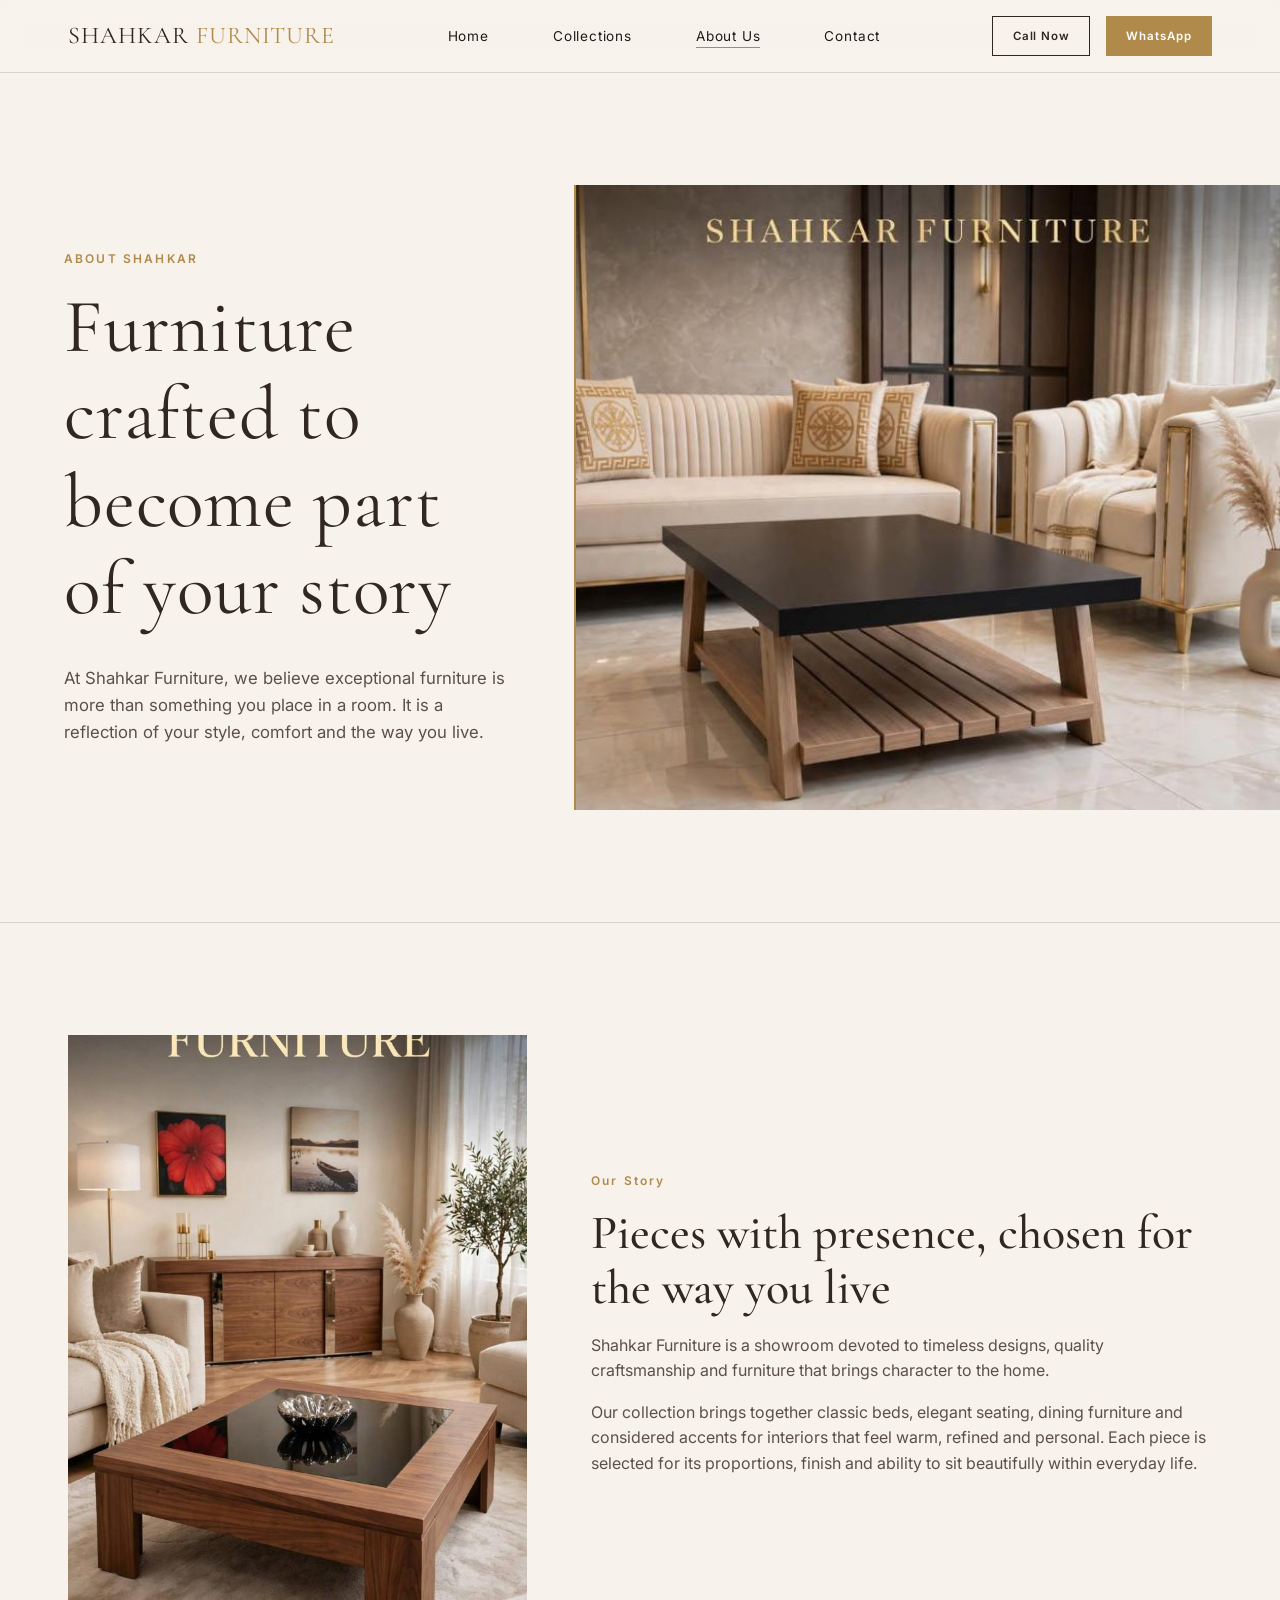
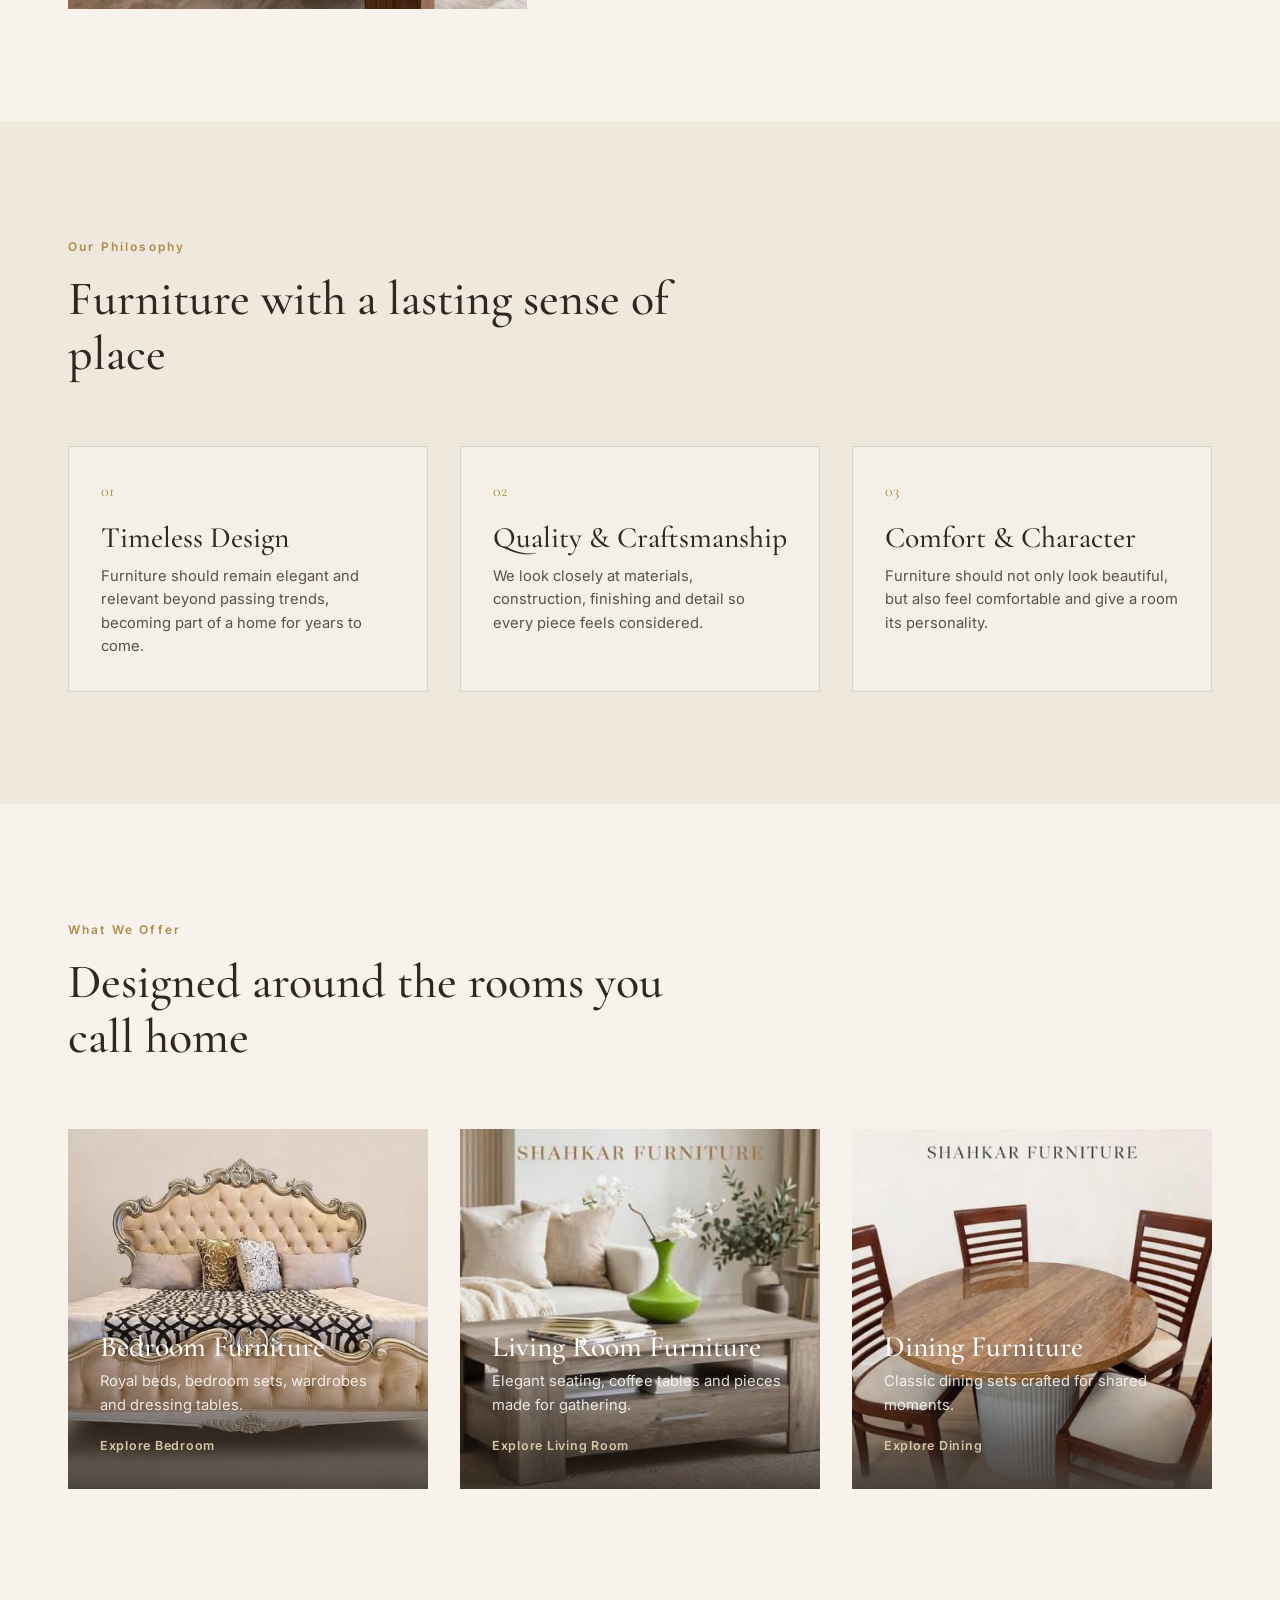
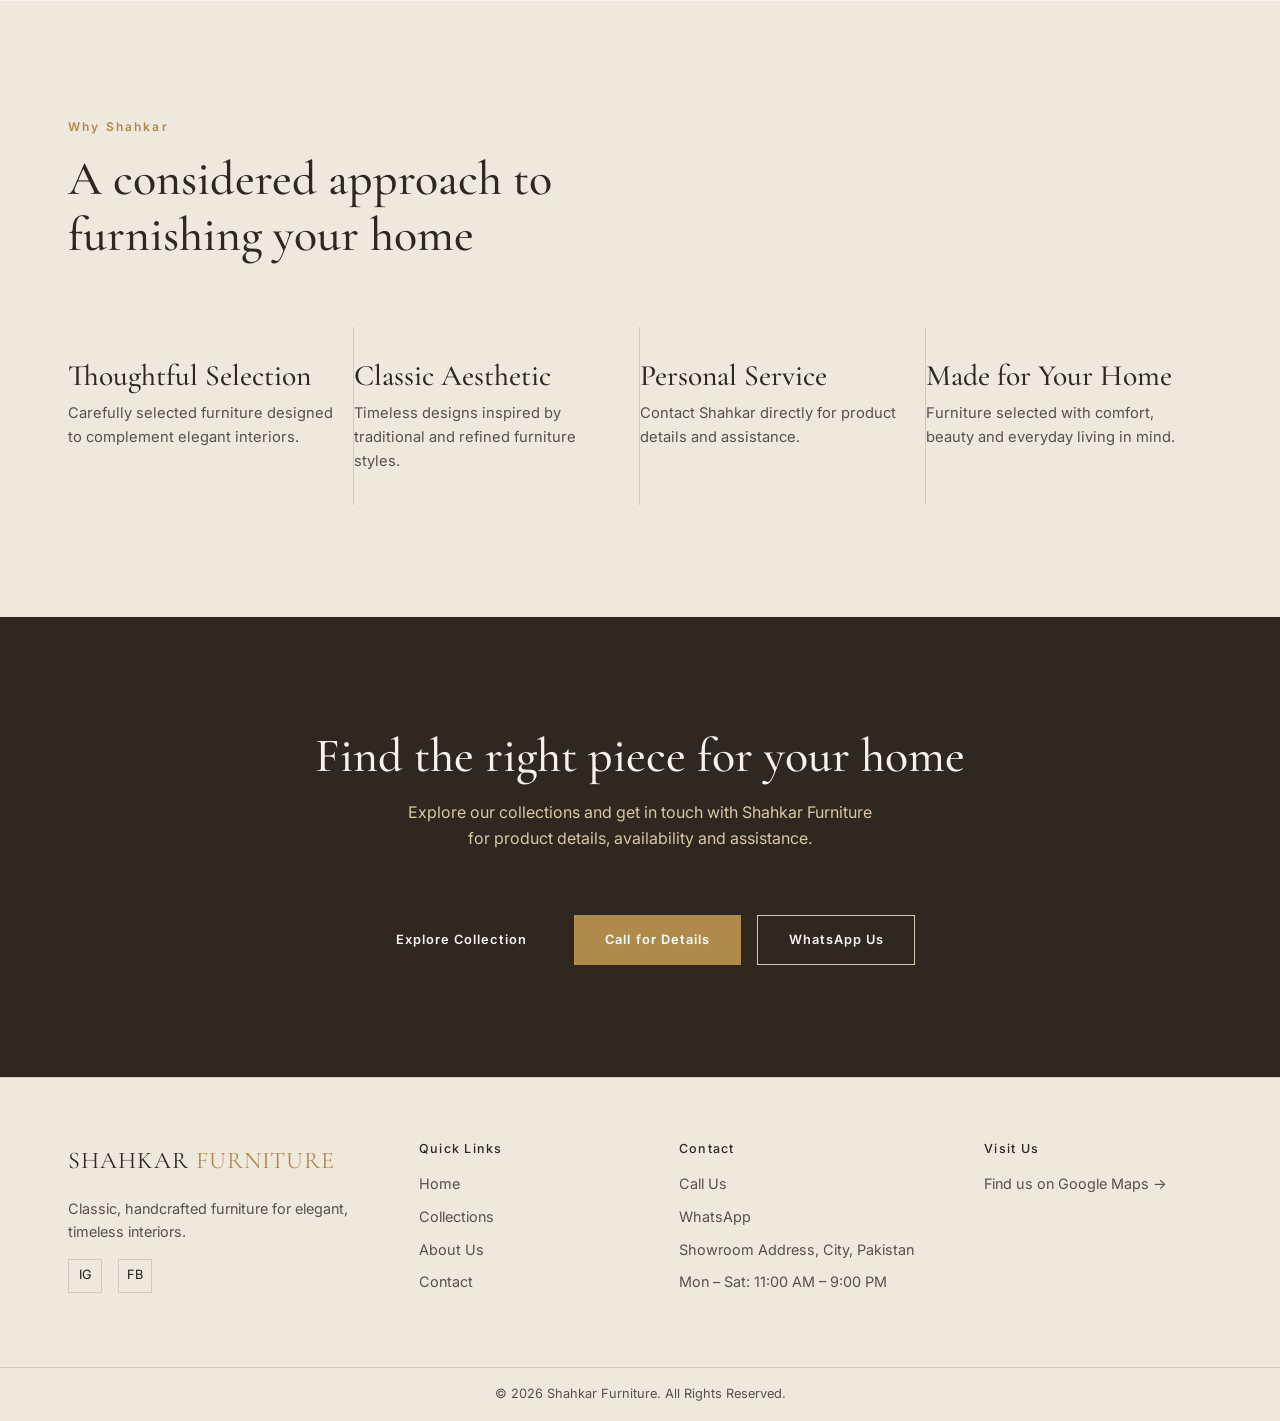
==== about.html @ d44ec870 "About us page added" ====
<!DOCTYPE html>
<html lang="en">
<head>
  <meta charset="UTF-8">
  <meta name="viewport" content="width=device-width, initial-scale=1.0">
  <title>About Shahkar Furniture | Timeless Furniture</title>
  <meta name="description" content="Learn about Shahkar Furniture's timeless designs, thoughtful selection and commitment to beautiful, comfortable interiors.">

  <link rel="preconnect" href="https://fonts.googleapis.com">
  <link rel="preconnect" href="https://fonts.gstatic.com" crossorigin>
  <link href="https://fonts.googleapis.com/css2?family=Cormorant+Garamond:wght@400;500;600&family=Inter:wght@400;500;600&display=swap" rel="stylesheet">

  <link rel="stylesheet" href="css/style.css">
</head>
<body>

  <!-- ============================= NAVBAR ============================= -->
  <header class="navbar">
    <div class="container navbar__inner">
      <a href="index.html" class="navbar__logo">SHAHKAR <span>FURNITURE</span></a>

      <nav aria-label="Primary">
        <ul class="navbar__links">
          <li><a href="index.html">Home</a></li>
          <li><a href="products.html">Collections</a></li>
          <li><a href="about.html" class="is-active">About Us</a></li>
          <li><a href="#contact">Contact</a></li>
        </ul>
      </nav>

      <div class="navbar__actions">
        <a href="#" data-contact="call" class="btn btn-outline btn-sm">Call Now</a>
        <a href="#" data-contact="whatsapp" class="btn btn-gold btn-sm">WhatsApp</a>
        <button class="navbar__toggle" aria-label="Open menu" aria-expanded="false">
          <span></span><span></span><span></span>
        </button>
      </div>
    </div>

    <div class="navbar__mobile-panel container">
      <a href="index.html">Home</a>
      <a href="products.html">Collections</a>
      <a href="about.html">About Us</a>
      <a href="#contact">Contact</a>
    </div>
  </header>

  <!-- ============================ PAGE HERO ============================ -->
  <section class="about-hero">
    <div class="about-hero__content">
      <span class="section-label">ABOUT SHAHKAR</span>
      <h1>Furniture crafted to become part of your story</h1>
      <p>At Shahkar Furniture, we believe exceptional furniture is more than something you place in a room. It is a reflection of your style, comfort and the way you live.</p>
    </div>
    <div class="about-hero__media">
      <img src="images/logo/hero.png" alt="Elegant furniture from Shahkar Furniture">
    </div>
  </section>

  <!-- ============================ OUR STORY ============================ -->
  <section class="about-story">
    <div class="container about-story__inner">
      <div class="about-story__media">
        <img src="images/logo/main_page.png" alt="Shahkar Furniture interior collection">
      </div>
      <div class="about-story__body">
        <span class="section-label">Our Story</span>
        <h2>Pieces with presence, chosen for the way you live</h2>
        <p>Shahkar Furniture is a showroom devoted to timeless designs, quality craftsmanship and furniture that brings character to the home.</p>
        <p>Our collection brings together classic beds, elegant seating, dining furniture and considered accents for interiors that feel warm, refined and personal. Each piece is selected for its proportions, finish and ability to sit beautifully within everyday life.</p>
      </div>
    </div>
  </section>

  <!-- ========================= OUR PHILOSOPHY ========================== -->
  <section class="section-alt">
    <div class="container">
      <div class="section-heading">
        <span class="section-label">Our Philosophy</span>
        <h2>Furniture with a lasting sense of place</h2>
      </div>

      <div class="philosophy-grid">
        <article class="philosophy-card">
          <span class="philosophy-card__index">01</span>
          <h3>Timeless Design</h3>
          <p>Furniture should remain elegant and relevant beyond passing trends, becoming part of a home for years to come.</p>
        </article>
        <article class="philosophy-card">
          <span class="philosophy-card__index">02</span>
          <h3>Quality &amp; Craftsmanship</h3>
          <p>We look closely at materials, construction, finishing and detail so every piece feels considered.</p>
        </article>
        <article class="philosophy-card">
          <span class="philosophy-card__index">03</span>
          <h3>Comfort &amp; Character</h3>
          <p>Furniture should not only look beautiful, but also feel comfortable and give a room its personality.</p>
        </article>
      </div>
    </div>
  </section>

  <!-- ============================ WHAT WE OFFER ======================== -->
  <section>
    <div class="container">
      <div class="section-heading">
        <span class="section-label">What We Offer</span>
        <h2>Designed around the rooms you call home</h2>
      </div>

      <div class="about-offer-grid">
        <a href="products.html?category=bedroom" class="collection-card">
          <img src="images/logo/bed.png" alt="Bedroom Furniture">
          <div class="collection-card__body">
            <h3>Bedroom Furniture</h3>
            <p>Royal beds, bedroom sets, wardrobes and dressing tables.</p>
            <span class="collection-card__link">Explore Bedroom</span>
          </div>
        </a>
        <a href="products.html?category=living-room" class="collection-card">
          <img src="images/logo/living.png" alt="Living Room Furniture">
          <div class="collection-card__body">
            <h3>Living Room Furniture</h3>
            <p>Elegant seating, coffee tables and pieces made for gathering.</p>
            <span class="collection-card__link">Explore Living Room</span>
          </div>
        </a>
        <a href="products.html?category=dining" class="collection-card">
          <img src="images/logo/dining.png" alt="Dining Furniture">
          <div class="collection-card__body">
            <h3>Dining Furniture</h3>
            <p>Classic dining sets crafted for shared moments.</p>
            <span class="collection-card__link">Explore Dining</span>
          </div>
        </a>
      </div>
    </div>
  </section>

  <!-- ============================ WHY SHAHKAR ========================== -->
  <section class="section-alt">
    <div class="container">
      <div class="section-heading">
        <span class="section-label">Why Shahkar</span>
        <h2>A considered approach to furnishing your home</h2>
      </div>

      <div class="why-list">
        <div class="why-item">
          <h3>Thoughtful Selection</h3>
          <p>Carefully selected furniture designed to complement elegant interiors.</p>
        </div>
        <div class="why-item">
          <h3>Classic Aesthetic</h3>
          <p>Timeless designs inspired by traditional and refined furniture styles.</p>
        </div>
        <div class="why-item">
          <h3>Personal Service</h3>
          <p>Contact Shahkar directly for product details and assistance.</p>
        </div>
        <div class="why-item">
          <h3>Made for Your Home</h3>
          <p>Furniture selected with comfort, beauty and everyday living in mind.</p>
        </div>
      </div>
    </div>
  </section>

  <!-- ============================ CONTACT CTA ========================== -->
  <section class="cta-panel" id="contact">
    <h2>Find the right piece for your home</h2>
    <p>Explore our collections and get in touch with Shahkar Furniture for product details, availability and assistance.</p>
    <div class="cta-panel__actions">
      <a href="products.html" class="btn btn-primary">Explore Collection</a>
      <a href="#" data-contact="call" class="btn btn-gold">Call for Details</a>
      <a href="#" data-contact="whatsapp" class="btn btn-outline">WhatsApp Us</a>
    </div>
  </section>

  <!-- ============================== FOOTER ============================= -->
  <footer class="footer">
    <div class="container footer__grid">
      <div class="footer__brand">
        <div class="navbar__logo">SHAHKAR <span>FURNITURE</span></div>
        <p>Classic, handcrafted furniture for elegant, timeless interiors.</p>
        <div class="footer__social">
          <a href="#" aria-label="Instagram">IG</a>
          <a href="#" aria-label="Facebook">FB</a>
        </div>
      </div>

      <div class="footer__links">
        <h4>Quick Links</h4>
        <ul>
          <li><a href="index.html">Home</a></li>
          <li><a href="products.html">Collections</a></li>
          <li><a href="about.html">About Us</a></li>
          <li><a href="#contact">Contact</a></li>
        </ul>
      </div>

      <div class="footer__contact">
        <h4>Contact</h4>
        <ul>
          <li><a href="#" data-contact="call">Call Us</a></li>
          <li><a href="#" data-contact="whatsapp">WhatsApp</a></li>
          <li>Showroom Address, City, Pakistan</li>
          <li>Mon – Sat: 11:00 AM – 9:00 PM</li>
        </ul>
      </div>

      <div class="footer__map">
        <h4>Visit Us</h4>
        <ul>
          <li><a href="https://maps.google.com" target="_blank" rel="noopener">Find us on Google Maps →</a></li>
        </ul>
      </div>
    </div>

    <div class="footer__bottom">
      &copy; 2026 Shahkar Furniture. All Rights Reserved.
    </div>
  </footer>

  <!-- ===================== MOBILE STICKY CONTACT BAR ==================== -->
  <div class="mobile-contact-bar">
    <div class="mobile-contact-bar__inner container">
      <a href="#" data-contact="call">Call</a>
      <a href="#" data-contact="whatsapp">WhatsApp</a>
    </div>
  </div>

  <script src="js/script.js"></script>
</body>
</html>
---- css/style.css ----
/* ==========================================================================
   SHAHKAR FURNITURE — Stylesheet
   Structure:
   1. Design tokens (CSS variables)
   2. Reset / base
   3. Typography
   4. Layout utilities
   5. Navbar
   6. Buttons
   7. Hero
   8. Introduction
   9. Collections
   10. Featured products / product grid
   11. Why Shahkar
   12. Contact CTA
   13. Footer
   14. Mobile sticky contact bar
   15. Products page specific (filters)
   16. Animations
   17. Responsive breakpoints
   ========================================================================== */

/* 1. Design tokens ------------------------------------------------------- */
:root {
  /* Colors */
  --color-bg: #F7F3EC;
  --color-bg-alt: #EFE8DC;
  --color-text: #211B17;
  --color-text-soft: #5B5049;
  --color-deep-brown: #302720;
  --color-gold: #B08A4A;
  --color-gold-soft: rgba(176, 138, 74, 0.35);
  --color-champagne: #D8C7A5;
  --color-white: #FFFFFF;
  --color-overlay: rgba(33, 27, 23, 0.55);

  /* Type */
  --font-display: 'Cormorant Garamond', serif;
  --font-body: 'Inter', sans-serif;

  /* Spacing scale */
  --space-xs: 0.5rem;
  --space-sm: 1rem;
  --space-md: 2rem;
  --space-lg: 4rem;
  --space-xl: 7rem;

  /* Layout */
  --container-width: 1240px;
  --border-hairline: 1px solid rgba(48, 39, 32, 0.15);

  /* Motion */
  --ease-showroom: cubic-bezier(0.22, 0.61, 0.36, 1);
}

/* 2. Reset / base --------------------------------------------------------- */
*, *::before, *::after { box-sizing: border-box; }

html {
  scroll-behavior: smooth;
}

@media (prefers-reduced-motion: reduce) {
  html { scroll-behavior: auto; }
  *, *::before, *::after {
    animation-duration: 0.001ms !important;
    animation-iteration-count: 1 !important;
    transition-duration: 0.001ms !important;
    scroll-behavior: auto !important;
  }
}

body {
  margin: 0;
  background: var(--color-bg);
  color: var(--color-text);
  font-family: var(--font-body);
  font-size: 16px;
  line-height: 1.6;
  -webkit-font-smoothing: antialiased;
  overflow-x: hidden;
}

img { max-width: 100%; height: auto; display: block; }

a {
  color: inherit;
  text-decoration: none;
}

ul { list-style: none; margin: 0; padding: 0; }

button {
  font-family: inherit;
  cursor: pointer;
  border: none;
  background: none;
}

:focus-visible {
  outline: 2px solid var(--color-gold);
  outline-offset: 3px;
}

/* 3. Typography ------------------------------------------------------------ */
h1, h2, h3, h4 {
  font-family: var(--font-display);
  color: var(--color-deep-brown);
  font-weight: 500;
  line-height: 1.15;
  margin: 0;
}

h1 { font-size: clamp(2.75rem, 6vw, 4.75rem); font-weight: 400; letter-spacing: 0.01em; }
h2 { font-size: clamp(2rem, 4vw, 3rem); }
h3 { font-size: clamp(1.4rem, 2.5vw, 1.85rem); }

p {
  margin: 0;
  max-width: 62ch;
}

.section-label {
  display: inline-block;
  font-family: var(--font-body);
  font-size: 0.75rem;
  letter-spacing: 0.18em;
  color: var(--color-gold);
  font-weight: 600;
  margin-bottom: var(--space-sm);
}

.section-intro {
  color: var(--color-text-soft);
  font-size: 1.05rem;
}

/* 4. Layout utilities ------------------------------------------------------ */
.container {
  max-width: var(--container-width);
  margin: 0 auto;
  padding: 0 clamp(1.25rem, 4vw, 3rem);
}

section { padding: var(--space-xl) 0; }

.section-alt { background: var(--color-bg-alt); }

.section-heading {
  max-width: 640px;
  margin-bottom: var(--space-lg);
}

.divider-gold {
  width: 64px;
  height: 2px;
  background: var(--color-gold);
  border: none;
  margin: var(--space-sm) 0;
}

.visually-hidden {
  position: absolute;
  width: 1px; height: 1px;
  overflow: hidden;
  clip: rect(0 0 0 0);
  white-space: nowrap;
}

/* Placeholder imagery — replace with real photography.
   Any element with .img-placeholder can be swapped for a real <img>. */
.img-placeholder {
  position: relative;
  display: flex;
  align-items: center;
  justify-content: center;
  height: 450px; /* Adjust this value to increase or decrease the height */
  background:
    linear-gradient(135deg, rgba(176,138,74,0.14) 0%, rgba(176,138,74,0.05) 100%),
    var(--color-bg-alt);
  border: var(--border-hairline);
  color: var(--color-text-soft);
  font-family: var(--font-body);
  font-size: 0.75rem;
  letter-spacing: 0.08em;
  text-align: center;
  overflow: hidden;
}

.img-placeholder::after {
  content: attr(data-label);
  padding: 0 var(--space-sm);
}

.img-placeholder svg {
  position: absolute;
  inset: 0;
  width: 100%;
  height: 100%;
  opacity: 0.5;
}

/* 5. Navbar ----------------------------------------------------------------- */
.navbar {
  position: sticky;
  top: 0;
  z-index: 100;
  background: rgba(247, 243, 236, 0.92);
  backdrop-filter: blur(8px);
  border-bottom: var(--border-hairline);
}

.navbar__inner {
  display: flex;
  align-items: center;
  justify-content: space-between;
  padding-top: var(--space-sm);
  padding-bottom: var(--space-sm);
}

.navbar__logo {
  font-family: var(--font-display);
  font-size: 1.5rem;
  letter-spacing: 0.04em;
  color: var(--color-deep-brown);
}

.navbar__logo span { color: var(--color-gold); }

.navbar__links {
  display: flex;
  gap: var(--space-lg);
}

.navbar__links a {
  font-size: 0.85rem;
  letter-spacing: 0.06em;
  color: var(--color-text);
  position: relative;
  padding-bottom: 4px;
}

.navbar__links a::after {
  content: '';
  position: absolute;
  left: 0; right: 0; bottom: 0;
  height: 1px;
  background: var(--color-gold);
  transform: scaleX(0);
  transform-origin: left;
  transition: transform 0.3s var(--ease-showroom);
}

.navbar__links a:hover::after,
.navbar__links a.is-active::after {
  transform: scaleX(1);
}

.navbar__actions {
  display: flex;
  align-items: center;
  gap: var(--space-sm);
}

.navbar__toggle {
  display: none;
  flex-direction: column;
  justify-content: center;
  align-items: center;
  gap: 5px;
  width: 44px;
  height: 44px;
  padding: 0;
  flex-shrink: 0;
}

.navbar__toggle span {
  width: 22px;
  height: 1.5px;
  background: var(--color-deep-brown);
  transition: transform 0.3s var(--ease-showroom), opacity 0.2s;
}

.navbar.is-open .navbar__toggle span:nth-child(1) {
  transform: translateY(6.5px) rotate(45deg);
}

.navbar.is-open .navbar__toggle span:nth-child(2) {
  opacity: 0;
}

.navbar.is-open .navbar__toggle span:nth-child(3) {
  transform: translateY(-6.5px) rotate(-45deg);
}

.navbar__mobile-panel {
  display: flex;
  flex-direction: column;
  max-height: 0;
  overflow: hidden;
  opacity: 0;
  padding-top: 0;
  padding-bottom: 0;
  border-top: 0 solid transparent;
  transition: max-height 0.35s var(--ease-showroom), opacity 0.25s ease, padding 0.35s var(--ease-showroom);
}

.navbar__mobile-panel a {
  padding: 1.05rem 0.25rem;
  font-size: 1.05rem;
  border-bottom: var(--border-hairline);
  min-height: 44px;
  display: flex;
  align-items: center;
}

.navbar.is-open .navbar__mobile-panel {
  max-height: 420px;
  opacity: 1;
  padding-top: var(--space-xs);
  padding-bottom: var(--space-sm);
  border-top: var(--border-hairline);
}

/* 6. Buttons ----------------------------------------------------------------- */
.btn {
  display: inline-flex;
  align-items: center;
  gap: 0.5rem;
  padding: 0.85rem 1.9rem;
  font-size: 0.8rem;
  letter-spacing: 0.08em;
  font-weight: 600;
  transition: background 0.3s var(--ease-showroom), color 0.3s var(--ease-showroom), border-color 0.3s var(--ease-showroom);
  white-space: nowrap;
}

.btn-primary {
  background: var(--color-deep-brown);
  color: var(--color-bg);
  border: 1px solid var(--color-deep-brown);
}

.btn-primary:hover {
  background: var(--color-gold);
  border-color: var(--color-gold);
  color: var(--color-white);
}

.btn-outline {
  background: transparent;
  color: var(--color-deep-brown);
  border: 1px solid var(--color-deep-brown);
}

.btn-outline:hover {
  border-color: var(--color-gold);
  color: var(--color-gold);
}

.btn-gold {
  background: var(--color-gold);
  color: var(--color-white);
  border: 1px solid var(--color-gold);
}

.btn-gold:hover {
  background: var(--color-deep-brown);
  border-color: var(--color-deep-brown);
}

.btn-sm { padding: 0.6rem 1.2rem; font-size: 0.72rem; }

.btn-block { width: 100%; justify-content: center; }

/* 7. Hero ---------------------------------------------------------------- */
.hero {
  display: grid;
  grid-template-columns: 1fr 1fr;
  align-items: stretch;
  min-height: 88vh;
}

.hero__content {
  display: flex;
  flex-direction: column;
  justify-content: center;
  padding: var(--space-lg) clamp(1.25rem, 5vw, 5rem);
  border-right: 2px solid var(--color-gold);
  position: relative;
}

.hero__eyebrow {
  font-size: 0.78rem;
  letter-spacing: 0.22em;
  color: var(--color-gold);
  font-weight: 600;
  margin-bottom: var(--space-md);
}

.hero__heading {
  margin-bottom: var(--space-sm);
}

.hero__text {
  color: var(--color-text-soft);
  margin: var(--space-sm) 0 var(--space-lg);
  font-size: 1.05rem;
}

.hero__actions {
  display: flex;
  gap: var(--space-sm);
  flex-wrap: wrap;
}

.hero__media {
  position: relative;
  min-height: 420px;
}

.hero__media .img-placeholder {
  position: absolute;
  inset: 0;
  border: none;
}

.hero__media > img {
  position: absolute;
  inset: 0;
  width: 100%;
  height: 100%;
  object-fit: cover;
  object-position: center;
}

/* 8. Introduction ---------------------------------------------------------- */
.intro {
  display: grid;
  grid-template-columns: 0.85fr 1.15fr;
  gap: var(--space-lg);
  align-items: center;
}

.intro-wrap { display: grid; }

.intro__media .img-placeholder {
  aspect-ratio: 4 / 5;
}

.intro__image img {
  width: 100%;
  aspect-ratio: 4 / 5;
  object-fit: cover;
}

.intro__body p + p { margin-top: var(--space-sm); }

/* 9. Collections ------------------------------------------------------------ */
.collections-grid {
  display: grid;
  grid-template-columns: 1.3fr 1fr;
  gap: var(--space-md);
}

.collections-grid__stack {
  display: grid;
  grid-template-rows: 1fr 1fr;
  gap: var(--space-md);
}

.collection-card {
  position: relative;
  overflow: hidden;
  min-height: 320px;
  display: flex;
  align-items: flex-end;
}

.collection-card > img,
.collection-card .img-placeholder {
  position: absolute;
  inset: 0;
  width: 100%;
  height: 100%;
  object-fit: cover;
  object-position: center;
  border: none;
}

.collection-card__body {
  position: relative;
  z-index: 2;
  padding: var(--space-md);
  color: var(--color-white);
  width: 100%;
  background: linear-gradient(to top, rgba(33,27,23,0.78) 0%, rgba(33,27,23,0) 65%);
}

.collection-card--large { grid-row: span 1; min-height: 100%; }

.collection-card__body h3 { color: var(--color-white); }

.collection-card__body p {
  color: rgba(255,255,255,0.85);
  font-size: 0.92rem;
  margin: 0.4rem 0 0.9rem;
}

.collection-card__link {
  font-size: 0.78rem;
  letter-spacing: 0.06em;
  font-weight: 600;
  color: var(--color-champagne);
  border-bottom: 1px solid transparent;
  transition: border-color 0.3s var(--ease-showroom), color 0.3s var(--ease-showroom);
}

.collection-card__link:hover {
  border-color: var(--color-champagne);
  color: var(--color-white);
}

.collection-card__media-zoom {
  transition: transform 0.6s var(--ease-showroom);
}

.collection-card:hover .img-placeholder {
  transform: scale(1.045);
}

/* 10. Product cards / grid -------------------------------------------------- */
.products-scroller {
  display: flex;
  gap: var(--space-md);
  overflow-x: auto;
  padding-bottom: var(--space-sm);
  scroll-snap-type: x mandatory;
  -webkit-overflow-scrolling: touch;
}

.products-scroller::-webkit-scrollbar { height: 6px; }
.products-scroller::-webkit-scrollbar-thumb { background: var(--color-gold-soft); }

.products-grid {
  display: grid;
  grid-template-columns: repeat(3, 1fr);
  gap: var(--space-md);
}

.product-card {
  background: var(--color-white);
  border: var(--border-hairline);
  flex: 0 0 320px;
  min-width: 0;
  scroll-snap-align: start;
  display: flex;
  flex-direction: column;
  transition: border-color 0.3s var(--ease-showroom);
}

.products-grid .product-card { flex-basis: auto; }

.product-card:hover { border-color: var(--color-gold); }

.product-card__media {
  overflow: hidden;
}

.product-card__media .img-placeholder {
  aspect-ratio: 4 / 3;
  border: none;
  border-bottom: var(--border-hairline);
  transition: transform 0.6s var(--ease-showroom);
}

.product-card__media > img {
  width: 100%;
  aspect-ratio: 4 / 3;
  object-fit: cover;
  border-bottom: var(--border-hairline);
}

.product-card:hover .product-card__media .img-placeholder {
  transform: scale(1.04);
}

.product-card__body {
  padding: var(--space-sm) var(--space-sm) var(--space-md);
  display: flex;
  flex-direction: column;
  flex: 1;
}

.product-card__category {
  font-size: 0.68rem;
  letter-spacing: 0.1em;
  color: var(--color-gold);
  font-weight: 600;
  margin-bottom: 0.35rem;
}

.product-card__name {
  font-size: 1.3rem;
  margin-bottom: 0.4rem;
}

.product-card__desc {
  color: var(--color-text-soft);
  font-size: 0.9rem;
  margin-bottom: var(--space-sm);
}

.product-card__price {
  font-family: var(--font-display);
  font-size: 1.15rem;
  color: var(--color-deep-brown);
  margin-bottom: var(--space-sm);
  margin-top: auto;
}

.product-card__actions {
  display: flex;
  gap: 0.6rem;
  flex-wrap: wrap;
}

.product-card__actions .btn { min-width: 0; }

.placeholder-note {
  display: inline-flex;
  align-items: center;
  gap: 0.5rem;
  font-size: 0.78rem;
  color: var(--color-text-soft);
  border: 1px dashed var(--color-gold-soft);
  padding: 0.6rem 1rem;
  margin-bottom: var(--space-lg);
}

/* 11. Why Shahkar ------------------------------------------------------------ */
.why-list {
  display: grid;
  grid-template-columns: repeat(4, 1fr);
}

.why-item {
  padding: var(--space-md) var(--space-sm) var(--space-md) 0;
  border-right: var(--border-hairline);
}

.why-item:last-child { border-right: none; }

.why-item__index {
  font-family: var(--font-display);
  font-size: 0.9rem;
  color: var(--color-gold);
  margin-bottom: var(--space-sm);
  display: block;
}

.why-item h3 { margin-bottom: 0.6rem; }

.why-item p { color: var(--color-text-soft); font-size: 0.92rem; }

/* 12. Contact CTA ------------------------------------------------------------ */
.cta-panel {
  background: var(--color-deep-brown);
  color: var(--color-bg);
  text-align: center;
  padding: var(--space-xl) var(--space-md);
}

.cta-panel h2 { color: var(--color-bg); max-width: 720px; margin: 0 auto; }

.cta-panel p {
  color: var(--color-champagne);
  max-width: 480px;
  margin: var(--space-sm) auto var(--space-lg);
}

.cta-panel__actions {
  display: flex;
  gap: var(--space-sm);
  justify-content: center;
  flex-wrap: wrap;
}

.cta-panel .btn-outline {
  color: var(--color-bg);
  border-color: var(--color-champagne);
}

.cta-panel .btn-outline:hover {
  color: var(--color-deep-brown);
  background: var(--color-champagne);
  border-color: var(--color-champagne);
}

/* 13. Footer ------------------------------------------------------------------ */
.footer {
  background: var(--color-bg-alt);
  padding-top: var(--space-lg);
  border-top: var(--border-hairline);
}

.footer__grid {
  display: grid;
  grid-template-columns: 1.4fr 1fr 1.2fr 1fr;
  gap: var(--space-md);
  padding-bottom: var(--space-lg);
}

.footer__brand .navbar__logo { margin-bottom: var(--space-sm); }

.footer__brand p {
  color: var(--color-text-soft);
  font-size: 0.9rem;
}

.footer h4 {
  font-family: var(--font-body);
  font-size: 0.78rem;
  letter-spacing: 0.1em;
  color: var(--color-deep-brown);
  margin-bottom: var(--space-sm);
}

.footer ul li { margin-bottom: 0.6rem; font-size: 0.9rem; color: var(--color-text-soft); }

.footer ul li a:hover { color: var(--color-gold); }

.footer__social {
  display: flex;
  gap: var(--space-sm);
  margin-top: var(--space-sm);
}

.footer__social a {
  width: 34px; height: 34px;
  border: var(--border-hairline);
  display: flex; align-items: center; justify-content: center;
  font-size: 0.8rem;
  transition: border-color 0.3s var(--ease-showroom), color 0.3s var(--ease-showroom);
}

.footer__social a:hover { border-color: var(--color-gold); color: var(--color-gold); }

.footer__bottom {
  border-top: var(--border-hairline);
  padding: var(--space-sm) 0 calc(var(--space-sm) + 64px);
  text-align: center;
  font-size: 0.8rem;
  color: var(--color-text-soft);
}

@media (min-width: 601px) {
  .footer__bottom { padding-bottom: var(--space-sm); }
}

/* 14. Mobile sticky contact bar ---------------------------------------------- */
.mobile-contact-bar {
  display: none;
  position: fixed;
  bottom: 0; left: 0; right: 0;
  z-index: 200;
  background: var(--color-white);
  border-top: var(--border-hairline);
}

.mobile-contact-bar__inner {
  display: flex;
}

.mobile-contact-bar a {
  flex: 1;
  text-align: center;
  padding: 0.9rem 0;
  font-size: 0.82rem;
  font-weight: 600;
  letter-spacing: 0.04em;
}

.mobile-contact-bar a:first-child {
  border-right: var(--border-hairline);
  color: var(--color-deep-brown);
}

.mobile-contact-bar a:last-child {
  background: var(--color-gold);
  color: var(--color-white);
}

/* 15. Products page — hero + filters ------------------------------------------ */
.page-hero {
  padding: var(--space-xl) 0 var(--space-lg);
  text-align: left;
  border-bottom: var(--border-hairline);
}

.page-hero p { color: var(--color-text-soft); margin-top: var(--space-sm); font-size: 1.05rem; }

/* About page --------------------------------------------------------------- */
.about-hero {
  display: grid;
  grid-template-columns: 0.9fr 1.1fr;
  min-height: min(70vh, 680px);
  border-bottom: var(--border-hairline);
}

.about-hero__content {
  display: flex;
  flex-direction: column;
  justify-content: center;
  padding: var(--space-lg) clamp(1.25rem, 5vw, 5rem);
  border-right: 2px solid var(--color-gold);
}

.about-hero__content h1 { max-width: 11ch; }

.about-hero__content p {
  color: var(--color-text-soft);
  max-width: 48ch;
  margin-top: var(--space-md);
  font-size: 1.05rem;
}

.about-hero__media { min-height: 420px; }

.about-hero__media img {
  width: 100%;
  height: 100%;
  object-fit: cover;
}

.about-story__inner {
  display: grid;
  grid-template-columns: 0.85fr 1.15fr;
  gap: var(--space-lg);
  align-items: center;
}

.about-story__media img {
  width: 100%;
  aspect-ratio: 4 / 5;
  object-fit: cover;
}

.about-story__body p {
  color: var(--color-text-soft);
  margin-top: var(--space-sm);
}

.philosophy-grid {
  display: grid;
  grid-template-columns: repeat(3, 1fr);
  gap: var(--space-md);
}

.philosophy-card {
  padding: var(--space-md);
  border: var(--border-hairline);
  background: rgba(255, 255, 255, 0.3);
}

.philosophy-card__index {
  display: block;
  color: var(--color-gold);
  font-family: var(--font-display);
  font-size: 1rem;
  margin-bottom: var(--space-sm);
}

.philosophy-card h3 { margin-bottom: 0.6rem; }

.philosophy-card p {
  color: var(--color-text-soft);
  font-size: 0.92rem;
}

.about-offer-grid {
  display: grid;
  grid-template-columns: repeat(3, 1fr);
  gap: var(--space-md);
}

.about-offer-grid .collection-card { min-height: 360px; }

.filter-bar {
  display: flex;
  gap: var(--space-sm);
  flex-wrap: wrap;
  padding: var(--space-md) 0;
  border-bottom: var(--border-hairline);
  margin-bottom: var(--space-lg);
}

.filter-btn {
  font-size: 0.78rem;
  letter-spacing: 0.06em;
  padding: 0.55rem 1.1rem;
  border: 1px solid var(--color-champagne);
  color: var(--color-text-soft);
  transition: all 0.3s var(--ease-showroom);
}

.filter-btn:hover {
  border-color: var(--color-gold);
  color: var(--color-deep-brown);
}

.filter-btn.is-active {
  background: var(--color-deep-brown);
  border-color: var(--color-deep-brown);
  color: var(--color-bg);
}

.product-card.is-hidden { display: none; }

.empty-state {
  text-align: center;
  padding: var(--space-xl) 0;
  color: var(--color-text-soft);
  display: none;
}

.empty-state.is-visible { display: block; }

/* 16. Animations --------------------------------------------------------------- */
@keyframes heroFadeUp {
  from { opacity: 0; transform: translateY(18px); }
  to { opacity: 1; transform: translateY(0); }
}

.hero__eyebrow,
.hero__heading,
.hero__text,
.hero__actions {
  animation: heroFadeUp 0.8s var(--ease-showroom) both;
}

.hero__eyebrow { animation-delay: 0.05s; }
.hero__heading { animation-delay: 0.15s; }
.hero__text { animation-delay: 0.25s; }
.hero__actions { animation-delay: 0.35s; }

/* 17. Responsive ---------------------------------------------------------------- */
@media (max-width: 1024px) {
  .why-list { grid-template-columns: repeat(2, 1fr); }
  .why-item { border-right: none; border-bottom: var(--border-hairline); padding: var(--space-md) 0; }
  .why-item:nth-child(2n) { padding-left: var(--space-md); }
  .footer__grid { grid-template-columns: 1fr 1fr; }
  .products-grid { grid-template-columns: repeat(2, 1fr); }
}

@media (max-width: 860px) {
  .navbar__links { display: none; }
  .navbar__actions .btn { display: none; }
  .navbar__toggle { display: flex; }

  .navbar__logo {
    white-space: nowrap;
    overflow: hidden;
    text-overflow: ellipsis;
    max-width: 60vw;
  }

  .hero {
    grid-template-columns: 1fr;
    min-height: auto;
  }
  /* Furniture first, story second — matches the mobile browsing order */
  .hero__media { order: -1; }

  .hero__content {
    border-right: none;
    border-bottom: 2px solid var(--color-gold);
    padding: var(--space-md) clamp(1.25rem, 5vw, 3rem) var(--space-lg);
  }
  .hero__media {
    min-height: 0;
    aspect-ratio: 5 / 4;
  }

  .intro,
  .intro-wrap { grid-template-columns: 1fr; }
  .intro__media { order: -1; }

  .about-hero { grid-template-columns: 1fr; min-height: auto; }
  .about-hero__media { order: -1; aspect-ratio: 5 / 4; min-height: 0; }
  .about-hero__content { border-right: none; border-bottom: 2px solid var(--color-gold); }
  .about-story__inner { grid-template-columns: 1fr; }
  .philosophy-grid,
  .about-offer-grid { grid-template-columns: 1fr; }
  .about-offer-grid .collection-card { min-height: 280px; }

  .collections-grid { grid-template-columns: 1fr; }
  .collections-grid__stack { grid-template-rows: 1fr 1fr; }
  .collection-card { min-height: 260px; }

  .mobile-contact-bar { display: block; }
  body { padding-bottom: 76px; }
  .footer__bottom { padding-bottom: var(--space-sm); }
}

@media (max-width: 600px) {
  /* Tighter, phone-appropriate spacing rhythm — desktop tokens untouched */
  :root {
    --space-lg: 2.75rem;
    --space-xl: 4rem;
  }

  section { padding: var(--space-lg) 0; }

  h1 { font-size: clamp(2.1rem, 8.5vw, 2.6rem); line-height: 1.1; }
  h2 { font-size: clamp(1.65rem, 6vw, 2rem); }

  .container { padding: 0 1.1rem; }

  .intro-wrap { gap: var(--space-md); }

  /* ---- Navbar ---- */
  .navbar__inner { padding-top: 0.85rem; padding-bottom: 0.85rem; }
  .navbar__logo { font-size: 1.2rem; letter-spacing: 0.02em; }

  /* ---- Hero ---- */
  .hero__content { padding-top: var(--space-md); padding-bottom: var(--space-md); }
  .hero__eyebrow { margin-bottom: var(--space-sm); font-size: 0.72rem; }
  .hero__text { font-size: 0.98rem; margin: var(--space-sm) 0 var(--space-md); max-width: 46ch; }
  .hero__actions { flex-direction: column; align-items: stretch; gap: 0.75rem; }
  .hero__actions .btn { width: 100%; justify-content: center; padding-top: 1rem; padding-bottom: 1rem; }

  .about-hero__content { padding: var(--space-md) 1.1rem; }
  .about-hero__content h1 { max-width: 12ch; }
  .about-hero__content p { font-size: 0.98rem; margin-top: var(--space-sm); }
  .about-story__inner { gap: var(--space-md); }
  .philosophy-card { padding: var(--space-sm); }

  /* ---- Collections ---- */
  .collection-card { min-height: 220px; }
  .collection-card__body { padding: var(--space-sm); }

  /* ---- Why Shahkar ---- */
  .why-list { grid-template-columns: 1fr; }
  .why-item { padding-left: 0 !important; padding-top: var(--space-sm); padding-bottom: var(--space-sm); }

  /* ---- Featured products scroller ---- */
  .products-scroller { gap: var(--space-sm); margin: 0 -1.1rem; padding: 0 1.1rem var(--space-sm); }
  .products-scroller .product-card { flex-basis: 82vw; max-width: 340px; }

  /* ---- Product grid + cards ---- */
  .products-grid { grid-template-columns: 1fr; gap: var(--space-md); }
  .product-card__media .img-placeholder { aspect-ratio: 6 / 5; }
  .product-card__name { font-size: 1.4rem; }
  .product-card__price { font-size: 1.25rem; }

  .product-card__actions {
    display: grid;
    grid-template-columns: 1fr 1fr;
    gap: 0.6rem;
  }
  .product-card__actions .btn {
    width: 100%;
    justify-content: center;
  }
  /* When a third action (Call) is present, give it its own full-width row */
  .product-card__actions .btn:nth-child(3):last-child {
    grid-column: 1 / -1;
  }

  /* ---- Buttons: comfortable thumb targets everywhere on mobile ---- */
  .btn { min-height: 46px; }
  .btn-sm { min-height: 44px; padding: 0.7rem 1rem; font-size: 0.76rem; }

  /* ---- Category filter bar: single scrollable row, never wraps ---- */
  .filter-bar {
    flex-wrap: nowrap;
    overflow-x: auto;
    scroll-snap-type: x proximity;
    margin: 0 -1.1rem;
    padding: var(--space-sm) 1.1rem;
    -webkit-overflow-scrolling: touch;
    scrollbar-width: none;
  }
  .filter-bar::-webkit-scrollbar { display: none; }
  .filter-btn {
    flex: 0 0 auto;
    scroll-snap-align: start;
    min-height: 44px;
    display: inline-flex;
    align-items: center;
    padding: 0.6rem 1.15rem;
  }

  .page-hero { padding-top: var(--space-lg); padding-bottom: var(--space-md); }

  /* ---- Contact CTA panel ---- */
  .cta-panel { padding: var(--space-lg) 1.1rem; }
  .cta-panel__actions { flex-direction: column; align-items: stretch; }
  .cta-panel__actions .btn { min-height: 48px; }

  /* ---- Footer ---- */
  .footer__grid { grid-template-columns: 1fr; gap: var(--space-lg); }
  .footer__social a { width: 44px; height: 44px; }

  /* ---- Mobile contact bar: bigger targets, safe-area aware ---- */
  .mobile-contact-bar {
    box-shadow: 0 -6px 16px rgba(33, 27, 23, 0.08);
    padding-bottom: env(safe-area-inset-bottom, 0);
  }
  .mobile-contact-bar a {
    padding: 1.05rem 0;
    font-size: 0.85rem;
    min-height: 48px;
    display: flex;
    align-items: center;
    justify-content: center;
  }
}

@media (max-width: 380px) {
  .navbar__logo { font-size: 1.05rem; }
  h1 { font-size: clamp(1.9rem, 9vw, 2.2rem); }
  .hero__eyebrow { letter-spacing: 0.16em; }
  .products-scroller .product-card { flex-basis: 86vw; }
}
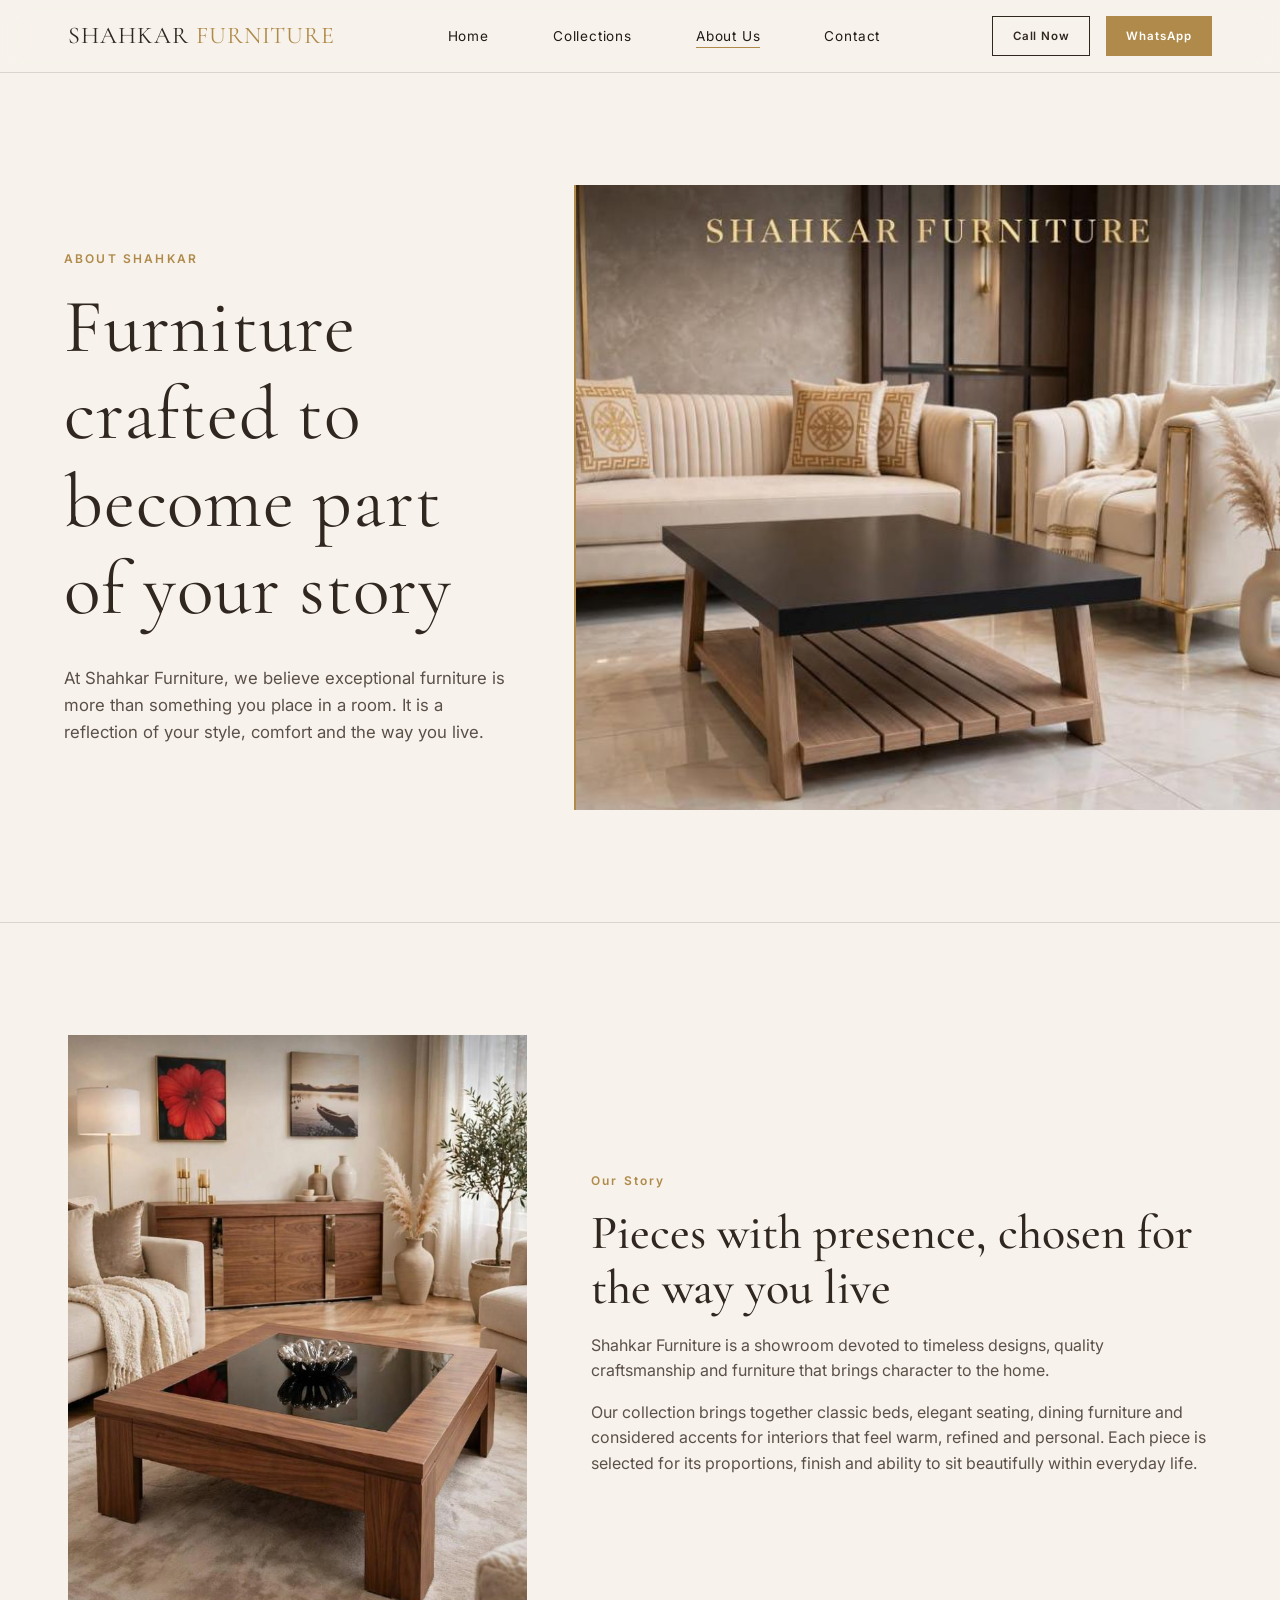
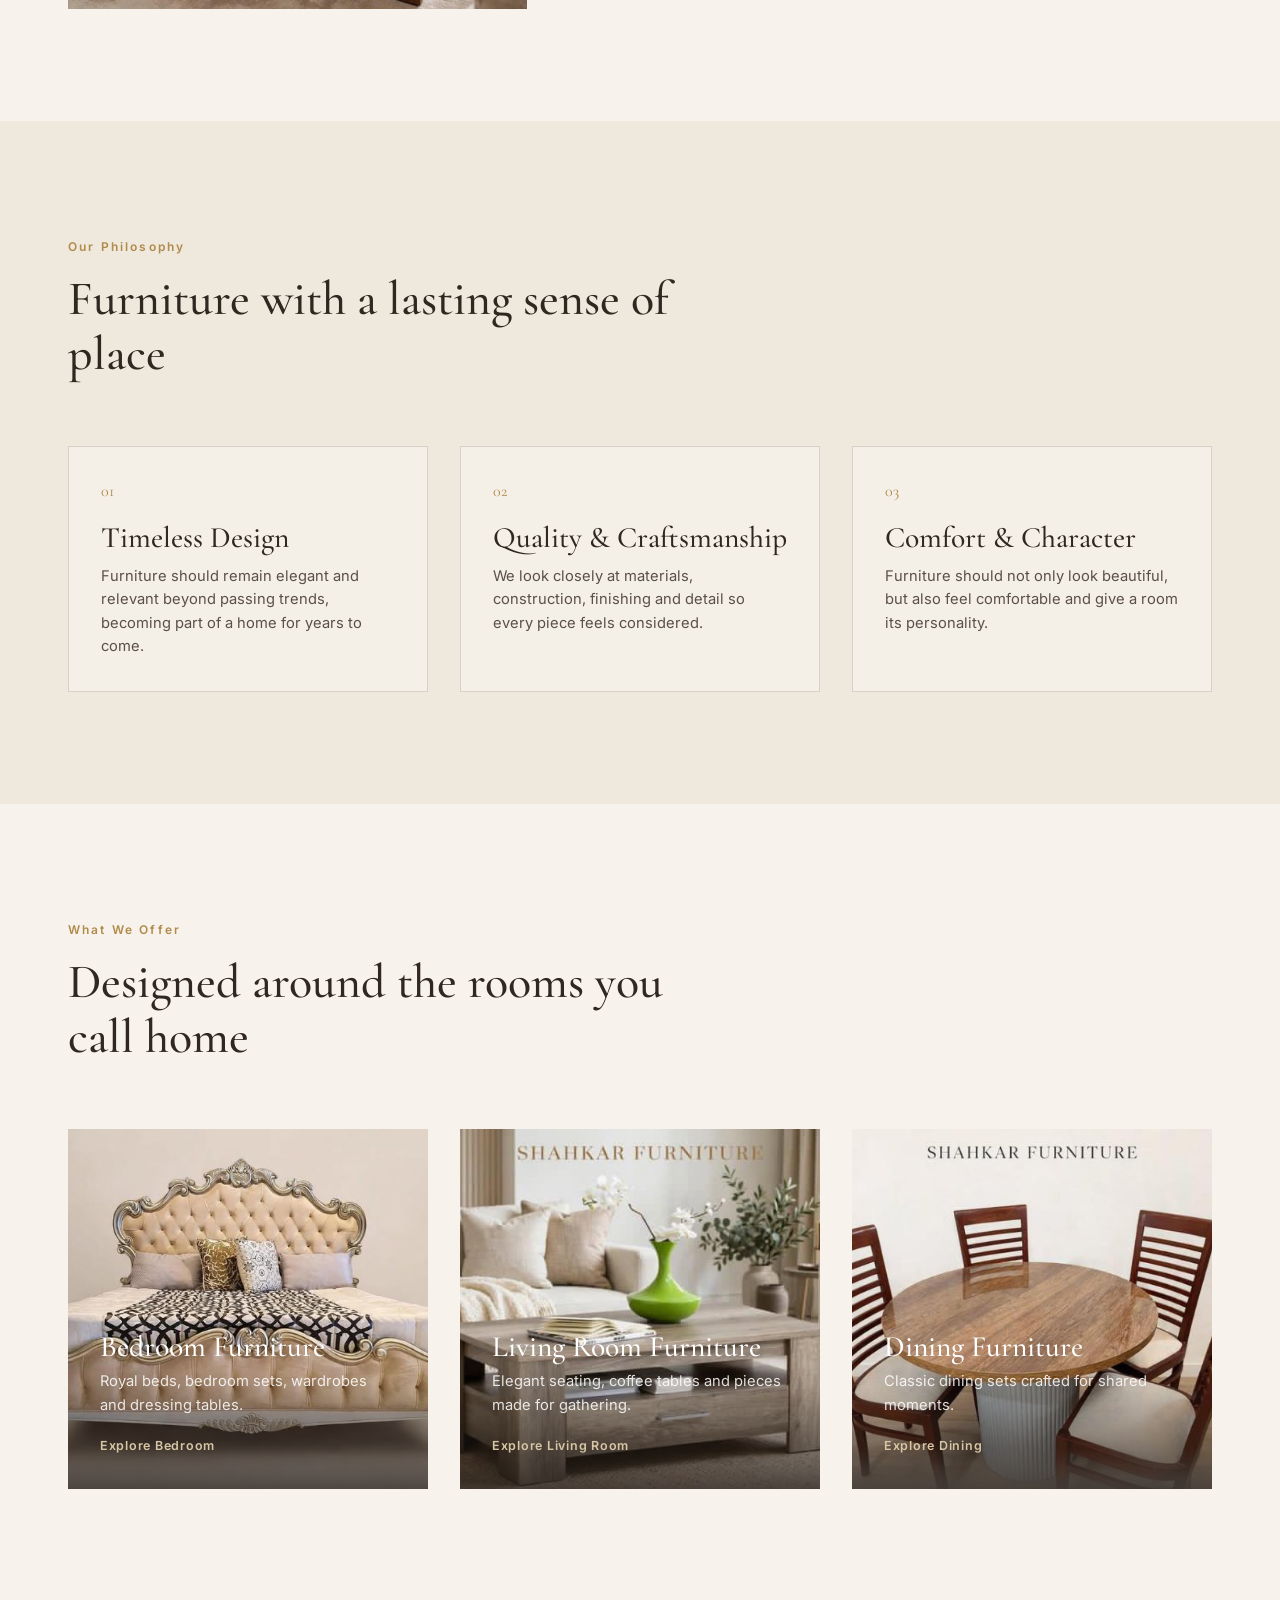
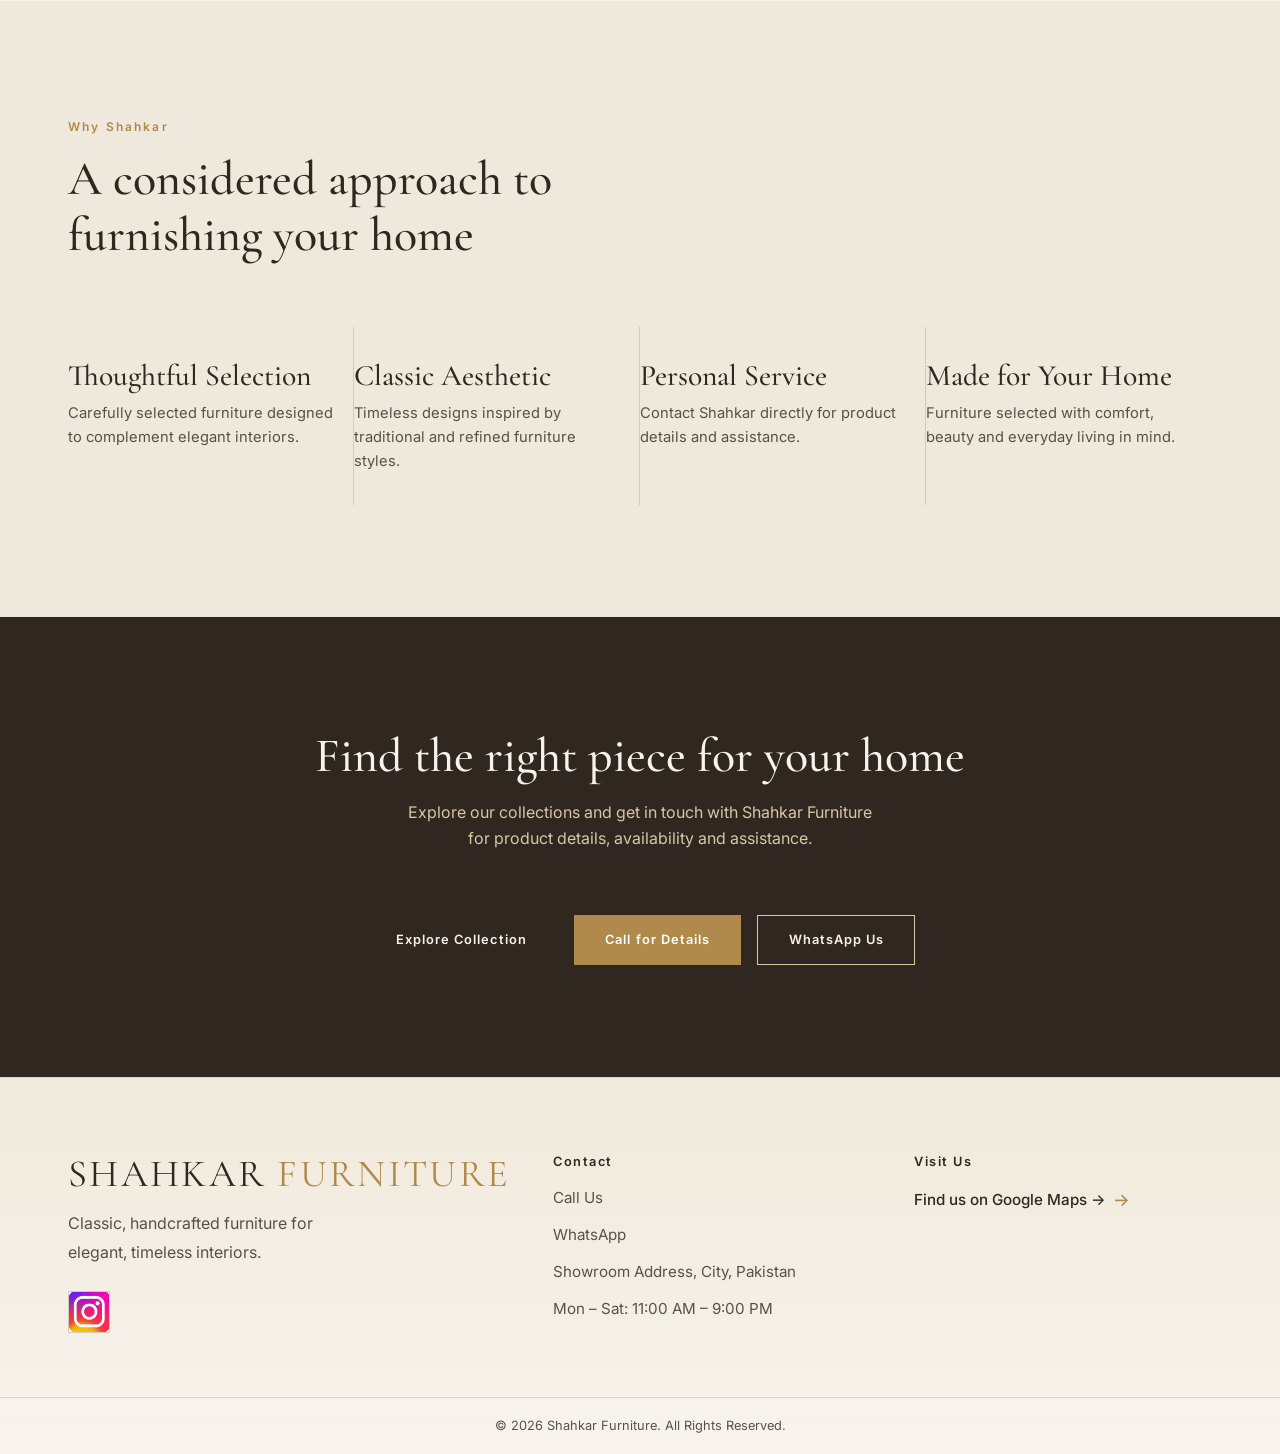
==== commit e4720685: "added insta link" ====
--- a/about.html
+++ b/about.html
@@ -184,19 +184,10 @@
         <div class="navbar__logo">SHAHKAR <span>FURNITURE</span></div>
         <p>Classic, handcrafted furniture for elegant, timeless interiors.</p>
         <div class="footer__social">
-          <a href="#" aria-label="Instagram">IG</a>
-          <a href="#" aria-label="Facebook">FB</a>
-        </div>
-      </div>
-
-      <div class="footer__links">
-        <h4>Quick Links</h4>
-        <ul>
-          <li><a href="index.html">Home</a></li>
-          <li><a href="products.html">Collections</a></li>
-          <li><a href="about.html">About Us</a></li>
-          <li><a href="#contact">Contact</a></li>
-        </ul>
+          <a href="https://www.instagram.com/shahkar.furnitures/" target="_blank" rel="noopener noreferrer" aria-label="Instagram">
+            <img src="images/logo/insta.jpeg" alt="Instagram" />
+          </a>
+        </div>
       </div>
 
       <div class="footer__contact">
--- a/css/style.css
+++ b/css/style.css
@@ -436,22 +436,32 @@
 
 /* 8. Introduction ---------------------------------------------------------- */
 .intro {
+  padding-top: var(--space-xl);
+  padding-bottom: var(--space-xl);
+}
+
+.intro-wrap {
   display: grid;
   grid-template-columns: 0.85fr 1.15fr;
-  gap: var(--space-lg);
+  gap: clamp(1.5rem, 3vw, 3rem);
   align-items: center;
 }
 
-.intro-wrap { display: grid; }
-
-.intro__media .img-placeholder {
-  aspect-ratio: 4 / 5;
+.intro__image {
+  min-width: 0;
 }
 
 .intro__image img {
   width: 100%;
   aspect-ratio: 4 / 5;
   object-fit: cover;
+  display: block;
+}
+
+.intro__body {
+  display: flex;
+  flex-direction: column;
+  justify-content: center;
 }
 
 .intro__body p + p { margin-top: var(--space-sm); }
@@ -699,73 +709,151 @@
 
 /* 13. Footer ------------------------------------------------------------------ */
 .footer {
-  background: var(--color-bg-alt);
-  padding-top: var(--space-lg);
-  border-top: var(--border-hairline);
+  background: linear-gradient(180deg, rgba(239, 232, 220, 0.96) 0%, rgba(247, 243, 236, 0.98) 100%);
+  padding-top: clamp(3rem, 6vw, 5rem);
+  border-top: 1px solid rgba(48, 39, 32, 0.14);
 }
 
 .footer__grid {
   display: grid;
-  grid-template-columns: 1.4fr 1fr 1.2fr 1fr;
-  gap: var(--space-md);
-  padding-bottom: var(--space-lg);
-}
-
-.footer__brand .navbar__logo { margin-bottom: var(--space-sm); }
+  grid-template-columns: 1.8fr 1.3fr 1.2fr;
+  gap: clamp(2rem, 3vw, 4rem);
+  padding-bottom: clamp(2.5rem, 5vw, 4rem);
+  align-items: start;
+}
+
+.footer__brand {
+  display: flex;
+  flex-direction: column;
+  gap: 1rem;
+}
+
+.footer__brand .navbar__logo {
+  margin-bottom: 0;
+  font-size: clamp(2rem, 3vw, 2.8rem);
+  line-height: 1;
+  letter-spacing: 0.06em;
+}
 
 .footer__brand p {
   color: var(--color-text-soft);
-  font-size: 0.9rem;
+  font-size: 1rem;
+  line-height: 1.8;
+  max-width: 28ch;
 }
 
 .footer h4 {
   font-family: var(--font-body);
-  font-size: 0.78rem;
-  letter-spacing: 0.1em;
+  font-size: 0.8rem;
+  letter-spacing: 0.12em;
+  text-transform: none;
   color: var(--color-deep-brown);
-  margin-bottom: var(--space-sm);
-}
-
-.footer ul li { margin-bottom: 0.6rem; font-size: 0.9rem; color: var(--color-text-soft); }
-
-.footer ul li a:hover { color: var(--color-gold); }
+  margin-bottom: 1rem;
+  font-weight: 600;
+}
+
+.footer__links ul,
+.footer__contact ul,
+.footer__map ul {
+  display: flex;
+  flex-direction: column;
+  gap: 0.8rem;
+}
+
+.footer ul li {
+  margin-bottom: 0;
+  font-size: 0.95rem;
+  color: var(--color-text-soft);
+  line-height: 1.6;
+}
+
+.footer ul li a {
+  transition: color 0.25s ease;
+}
+
+.footer ul li a:hover,
+.footer ul li a:focus-visible {
+  color: var(--color-gold);
+}
 
 .footer__social {
   display: flex;
-  gap: var(--space-sm);
-  margin-top: var(--space-sm);
+  gap: 0.75rem;
+  margin-top: 0.5rem;
 }
 
 .footer__social a {
-  width: 34px; height: 34px;
-  border: var(--border-hairline);
-  display: flex; align-items: center; justify-content: center;
-  font-size: 0.8rem;
-  transition: border-color 0.3s var(--ease-showroom), color 0.3s var(--ease-showroom);
-}
-
-.footer__social a:hover { border-color: var(--color-gold); color: var(--color-gold); }
+  width: 42px;
+  height: 42px;
+  border: 1px solid rgba(48, 39, 32, 0.2);
+  display: flex;
+  align-items: center;
+  justify-content: center;
+  background: rgba(255, 255, 255, 0.18);
+  transition: all 0.25s ease;
+  overflow: hidden;
+  padding: 0;
+}
+
+.footer__social a img {
+  width: 100%;
+  height: 100%;
+  object-fit: cover;
+  display: block;
+}
+
+.footer__social a:hover,
+.footer__social a:focus-visible {
+  border-color: var(--color-gold);
+  transform: translateY(-1px);
+  box-shadow: 0 6px 18px rgba(176, 138, 74, 0.14);
+}
+
+.footer__map a {
+  display: inline-flex;
+  align-items: center;
+  gap: 0.5rem;
+  font-weight: 500;
+  color: var(--color-deep-brown);
+}
+
+.footer__map a::after {
+  content: '→';
+  color: var(--color-gold);
+  font-size: 1.1rem;
+  transition: transform 0.25s ease;
+}
+
+.footer__map a:hover::after,
+.footer__map a:focus-visible::after {
+  transform: translateX(3px);
+}
 
 .footer__bottom {
-  border-top: var(--border-hairline);
-  padding: var(--space-sm) 0 calc(var(--space-sm) + 64px);
+  border-top: 1px solid rgba(48, 39, 32, 0.14);
+  padding: 1.1rem 0 calc(1.1rem + 64px);
   text-align: center;
   font-size: 0.8rem;
   color: var(--color-text-soft);
+  background: rgba(255, 255, 255, 0.06);
 }
 
 @media (min-width: 601px) {
-  .footer__bottom { padding-bottom: var(--space-sm); }
+  .footer__bottom { padding-bottom: 1.1rem; }
 }
 
 /* 14. Mobile sticky contact bar ---------------------------------------------- */
 .mobile-contact-bar {
   display: none;
   position: fixed;
-  bottom: 0; left: 0; right: 0;
+  bottom: 0;
+  left: 0;
+  right: 0;
   z-index: 200;
-  background: var(--color-white);
-  border-top: var(--border-hairline);
+  background: rgba(255, 255, 255, 0.96);
+  backdrop-filter: blur(8px);
+  border-top: 1px solid rgba(48, 39, 32, 0.16);
+  box-shadow: 0 -8px 30px rgba(20, 14, 11, 0.08);
 }
 
 .mobile-contact-bar__inner {
@@ -775,20 +863,26 @@
 .mobile-contact-bar a {
   flex: 1;
   text-align: center;
-  padding: 0.9rem 0;
+  padding: 0.95rem 0;
   font-size: 0.82rem;
   font-weight: 600;
-  letter-spacing: 0.04em;
+  letter-spacing: 0.06em;
+  transition: background 0.25s ease, color 0.25s ease;
 }
 
 .mobile-contact-bar a:first-child {
-  border-right: var(--border-hairline);
+  border-right: 1px solid rgba(48, 39, 32, 0.12);
   color: var(--color-deep-brown);
 }
 
 .mobile-contact-bar a:last-child {
   background: var(--color-gold);
   color: var(--color-white);
+}
+
+.mobile-contact-bar a:hover,
+.mobile-contact-bar a:focus-visible {
+  opacity: 0.96;
 }
 
 /* 15. Products page — hero + filters ------------------------------------------ */
@@ -953,7 +1047,7 @@
   .products-grid { grid-template-columns: repeat(2, 1fr); }
 }
 
-@media (max-width: 860px) {
+@media (max-width: 767px) {
   .navbar__links { display: none; }
   .navbar__actions .btn { display: none; }
   .navbar__toggle { display: flex; }
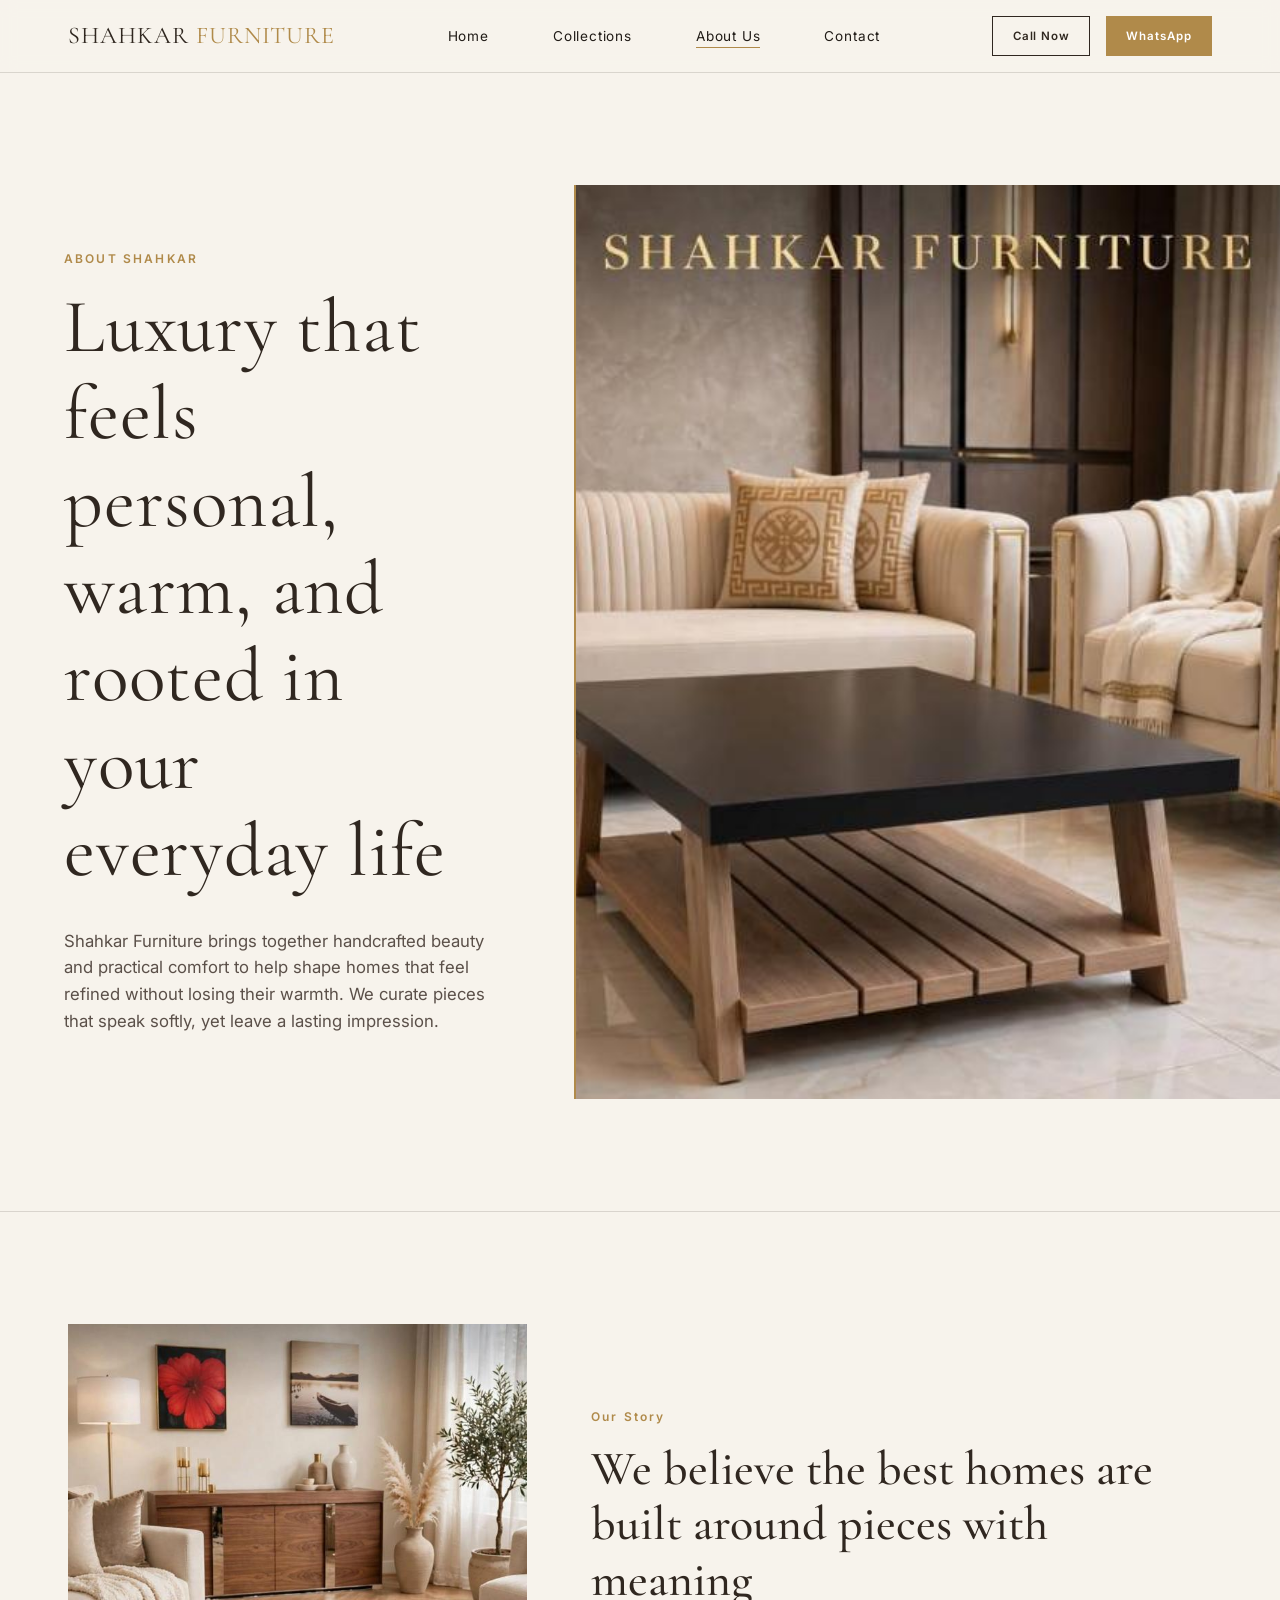
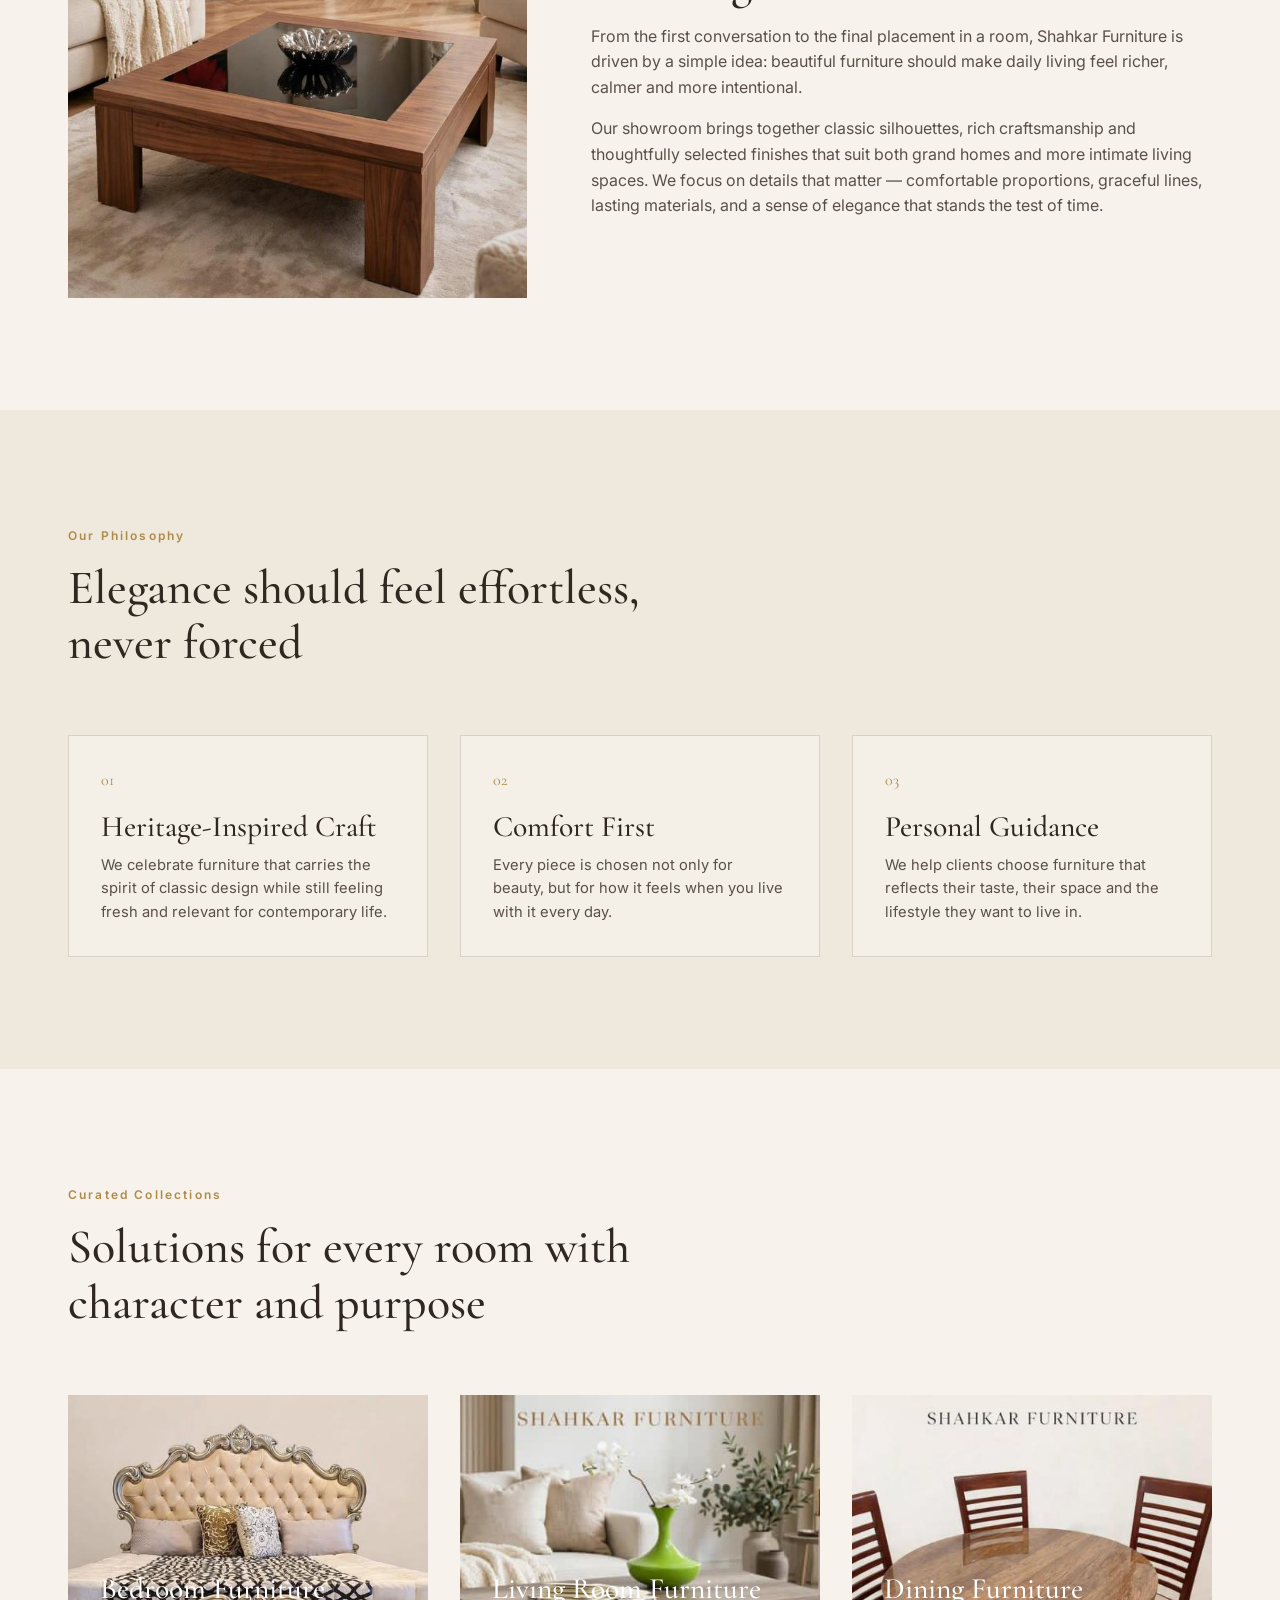
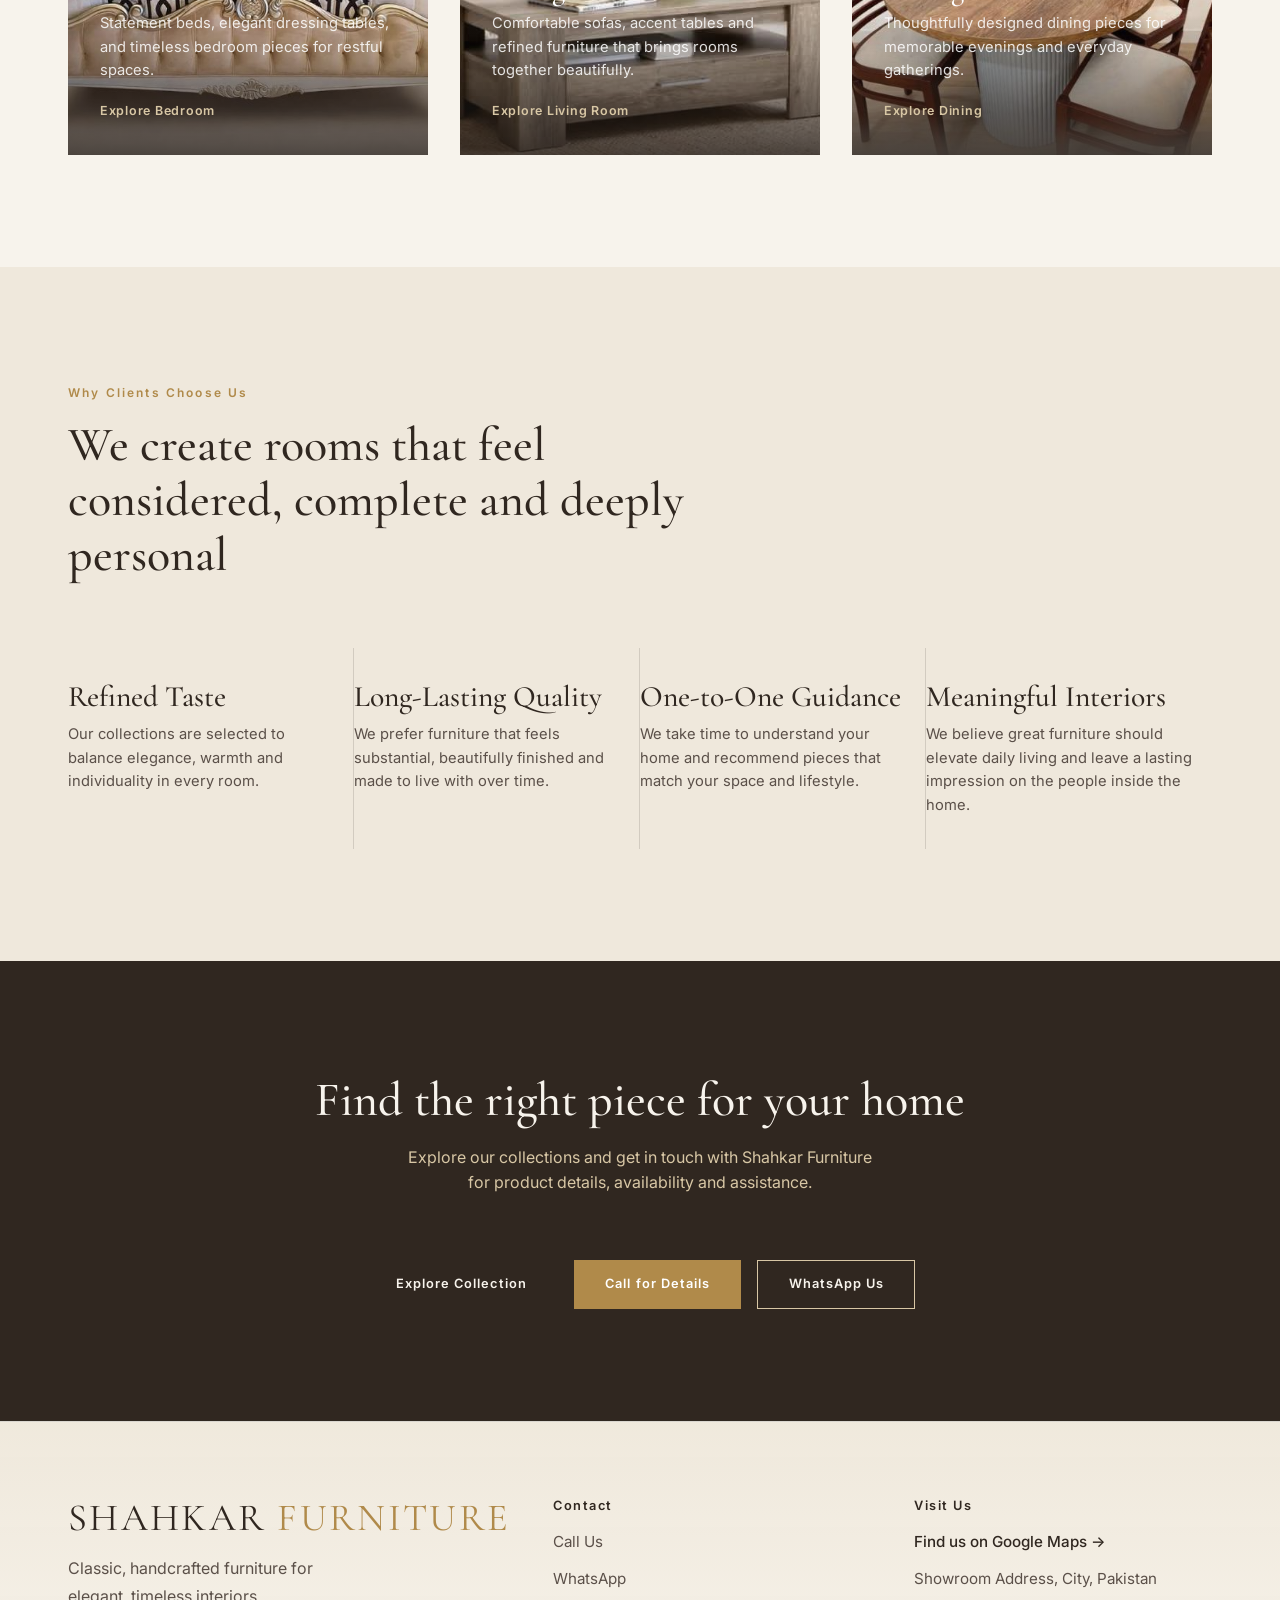
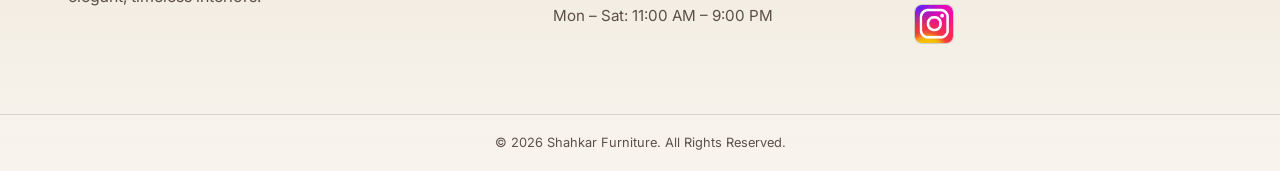
==== commit 45e499f2: "adjusted few things like footer and shopping cart" ====
--- a/about.html
+++ b/about.html
@@ -49,8 +49,8 @@
   <section class="about-hero">
     <div class="about-hero__content">
       <span class="section-label">ABOUT SHAHKAR</span>
-      <h1>Furniture crafted to become part of your story</h1>
-      <p>At Shahkar Furniture, we believe exceptional furniture is more than something you place in a room. It is a reflection of your style, comfort and the way you live.</p>
+      <h1>Luxury that feels personal, warm, and rooted in your everyday life</h1>
+      <p>Shahkar Furniture brings together handcrafted beauty and practical comfort to help shape homes that feel refined without losing their warmth. We curate pieces that speak softly, yet leave a lasting impression.</p>
     </div>
     <div class="about-hero__media">
       <img src="images/logo/hero.png" alt="Elegant furniture from Shahkar Furniture">
@@ -65,9 +65,9 @@
       </div>
       <div class="about-story__body">
         <span class="section-label">Our Story</span>
-        <h2>Pieces with presence, chosen for the way you live</h2>
-        <p>Shahkar Furniture is a showroom devoted to timeless designs, quality craftsmanship and furniture that brings character to the home.</p>
-        <p>Our collection brings together classic beds, elegant seating, dining furniture and considered accents for interiors that feel warm, refined and personal. Each piece is selected for its proportions, finish and ability to sit beautifully within everyday life.</p>
+        <h2>We believe the best homes are built around pieces with meaning</h2>
+        <p>From the first conversation to the final placement in a room, Shahkar Furniture is driven by a simple idea: beautiful furniture should make daily living feel richer, calmer and more intentional.</p>
+        <p>Our showroom brings together classic silhouettes, rich craftsmanship and thoughtfully selected finishes that suit both grand homes and more intimate living spaces. We focus on details that matter — comfortable proportions, graceful lines, lasting materials, and a sense of elegance that stands the test of time.</p>
       </div>
     </div>
   </section>
@@ -77,24 +77,24 @@
     <div class="container">
       <div class="section-heading">
         <span class="section-label">Our Philosophy</span>
-        <h2>Furniture with a lasting sense of place</h2>
+        <h2>Elegance should feel effortless, never forced</h2>
       </div>
 
       <div class="philosophy-grid">
         <article class="philosophy-card">
           <span class="philosophy-card__index">01</span>
-          <h3>Timeless Design</h3>
-          <p>Furniture should remain elegant and relevant beyond passing trends, becoming part of a home for years to come.</p>
+          <h3>Heritage-Inspired Craft</h3>
+          <p>We celebrate furniture that carries the spirit of classic design while still feeling fresh and relevant for contemporary life.</p>
         </article>
         <article class="philosophy-card">
           <span class="philosophy-card__index">02</span>
-          <h3>Quality &amp; Craftsmanship</h3>
-          <p>We look closely at materials, construction, finishing and detail so every piece feels considered.</p>
+          <h3>Comfort First</h3>
+          <p>Every piece is chosen not only for beauty, but for how it feels when you live with it every day.</p>
         </article>
         <article class="philosophy-card">
           <span class="philosophy-card__index">03</span>
-          <h3>Comfort &amp; Character</h3>
-          <p>Furniture should not only look beautiful, but also feel comfortable and give a room its personality.</p>
+          <h3>Personal Guidance</h3>
+          <p>We help clients choose furniture that reflects their taste, their space and the lifestyle they want to live in.</p>
         </article>
       </div>
     </div>
@@ -104,8 +104,8 @@
   <section>
     <div class="container">
       <div class="section-heading">
-        <span class="section-label">What We Offer</span>
-        <h2>Designed around the rooms you call home</h2>
+        <span class="section-label">Curated Collections</span>
+        <h2>Solutions for every room with character and purpose</h2>
       </div>
 
       <div class="about-offer-grid">
@@ -113,7 +113,7 @@
           <img src="images/logo/bed.png" alt="Bedroom Furniture">
           <div class="collection-card__body">
             <h3>Bedroom Furniture</h3>
-            <p>Royal beds, bedroom sets, wardrobes and dressing tables.</p>
+            <p>Statement beds, elegant dressing tables, and timeless bedroom pieces for restful spaces.</p>
             <span class="collection-card__link">Explore Bedroom</span>
           </div>
         </a>
@@ -121,7 +121,7 @@
           <img src="images/logo/living.png" alt="Living Room Furniture">
           <div class="collection-card__body">
             <h3>Living Room Furniture</h3>
-            <p>Elegant seating, coffee tables and pieces made for gathering.</p>
+            <p>Comfortable sofas, accent tables and refined furniture that brings rooms together beautifully.</p>
             <span class="collection-card__link">Explore Living Room</span>
           </div>
         </a>
@@ -129,7 +129,7 @@
           <img src="images/logo/dining.png" alt="Dining Furniture">
           <div class="collection-card__body">
             <h3>Dining Furniture</h3>
-            <p>Classic dining sets crafted for shared moments.</p>
+            <p>Thoughtfully designed dining pieces for memorable evenings and everyday gatherings.</p>
             <span class="collection-card__link">Explore Dining</span>
           </div>
         </a>
@@ -141,26 +141,26 @@
   <section class="section-alt">
     <div class="container">
       <div class="section-heading">
-        <span class="section-label">Why Shahkar</span>
-        <h2>A considered approach to furnishing your home</h2>
+        <span class="section-label">Why Clients Choose Us</span>
+        <h2>We create rooms that feel considered, complete and deeply personal</h2>
       </div>
 
       <div class="why-list">
         <div class="why-item">
-          <h3>Thoughtful Selection</h3>
-          <p>Carefully selected furniture designed to complement elegant interiors.</p>
-        </div>
-        <div class="why-item">
-          <h3>Classic Aesthetic</h3>
-          <p>Timeless designs inspired by traditional and refined furniture styles.</p>
-        </div>
-        <div class="why-item">
-          <h3>Personal Service</h3>
-          <p>Contact Shahkar directly for product details and assistance.</p>
-        </div>
-        <div class="why-item">
-          <h3>Made for Your Home</h3>
-          <p>Furniture selected with comfort, beauty and everyday living in mind.</p>
+          <h3>Refined Taste</h3>
+          <p>Our collections are selected to balance elegance, warmth and individuality in every room.</p>
+        </div>
+        <div class="why-item">
+          <h3>Long-Lasting Quality</h3>
+          <p>We prefer furniture that feels substantial, beautifully finished and made to live with over time.</p>
+        </div>
+        <div class="why-item">
+          <h3>One-to-One Guidance</h3>
+          <p>We take time to understand your home and recommend pieces that match your space and lifestyle.</p>
+        </div>
+        <div class="why-item">
+          <h3>Meaningful Interiors</h3>
+          <p>We believe great furniture should elevate daily living and leave a lasting impression on the people inside the home.</p>
         </div>
       </div>
     </div>
@@ -183,11 +183,6 @@
       <div class="footer__brand">
         <div class="navbar__logo">SHAHKAR <span>FURNITURE</span></div>
         <p>Classic, handcrafted furniture for elegant, timeless interiors.</p>
-        <div class="footer__social">
-          <a href="https://www.instagram.com/shahkar.furnitures/" target="_blank" rel="noopener noreferrer" aria-label="Instagram">
-            <img src="images/logo/insta.jpeg" alt="Instagram" />
-          </a>
-        </div>
       </div>
 
       <div class="footer__contact">
@@ -195,7 +190,6 @@
         <ul>
           <li><a href="#" data-contact="call">Call Us</a></li>
           <li><a href="#" data-contact="whatsapp">WhatsApp</a></li>
-          <li>Showroom Address, City, Pakistan</li>
           <li>Mon – Sat: 11:00 AM – 9:00 PM</li>
         </ul>
       </div>
@@ -204,6 +198,12 @@
         <h4>Visit Us</h4>
         <ul>
           <li><a href="https://maps.google.com" target="_blank" rel="noopener">Find us on Google Maps →</a></li>
+          <li>Showroom Address, City, Pakistan</li>
+          <li>
+            <a href="https://www.instagram.com/shahkar.furnitures/" target="_blank" rel="noopener noreferrer" aria-label="Instagram" class="footer__social-link">
+              <img src="images/logo/insta.jpeg" alt="Instagram" />
+            </a>
+          </li>
         </ul>
       </div>
     </div>
--- a/css/style.css
+++ b/css/style.css
@@ -782,20 +782,23 @@
   margin-top: 0.5rem;
 }
 
-.footer__social a {
-  width: 42px;
-  height: 42px;
-  border: 1px solid rgba(48, 39, 32, 0.2);
-  display: flex;
+.footer__social a,
+.footer__social-link {
+  width: 40px;
+  height: 40px;
+  border: 1px solid rgba(48, 39, 32, 0.18);
+  display: inline-flex;
   align-items: center;
   justify-content: center;
-  background: rgba(255, 255, 255, 0.18);
+  background: linear-gradient(135deg, rgba(255,255,255,0.4), rgba(255,255,255,0.14));
   transition: all 0.25s ease;
   overflow: hidden;
   padding: 0;
-}
-
-.footer__social a img {
+  border-radius: 8px;
+}
+
+.footer__social a img,
+.footer__social-link img {
   width: 100%;
   height: 100%;
   object-fit: cover;
@@ -803,30 +806,24 @@
 }
 
 .footer__social a:hover,
-.footer__social a:focus-visible {
+.footer__social a:focus-visible,
+.footer__social-link:hover,
+.footer__social-link:focus-visible {
   border-color: var(--color-gold);
   transform: translateY(-1px);
-  box-shadow: 0 6px 18px rgba(176, 138, 74, 0.14);
+  box-shadow: 0 6px 16px rgba(176, 138, 74, 0.14);
 }
 
 .footer__map a {
   display: inline-flex;
   align-items: center;
-  gap: 0.5rem;
   font-weight: 500;
   color: var(--color-deep-brown);
+  text-decoration: none;
 }
 
 .footer__map a::after {
-  content: '→';
-  color: var(--color-gold);
-  font-size: 1.1rem;
-  transition: transform 0.25s ease;
-}
-
-.footer__map a:hover::after,
-.footer__map a:focus-visible::after {
-  transform: translateX(3px);
+  content: none;
 }
 
 .footer__bottom {
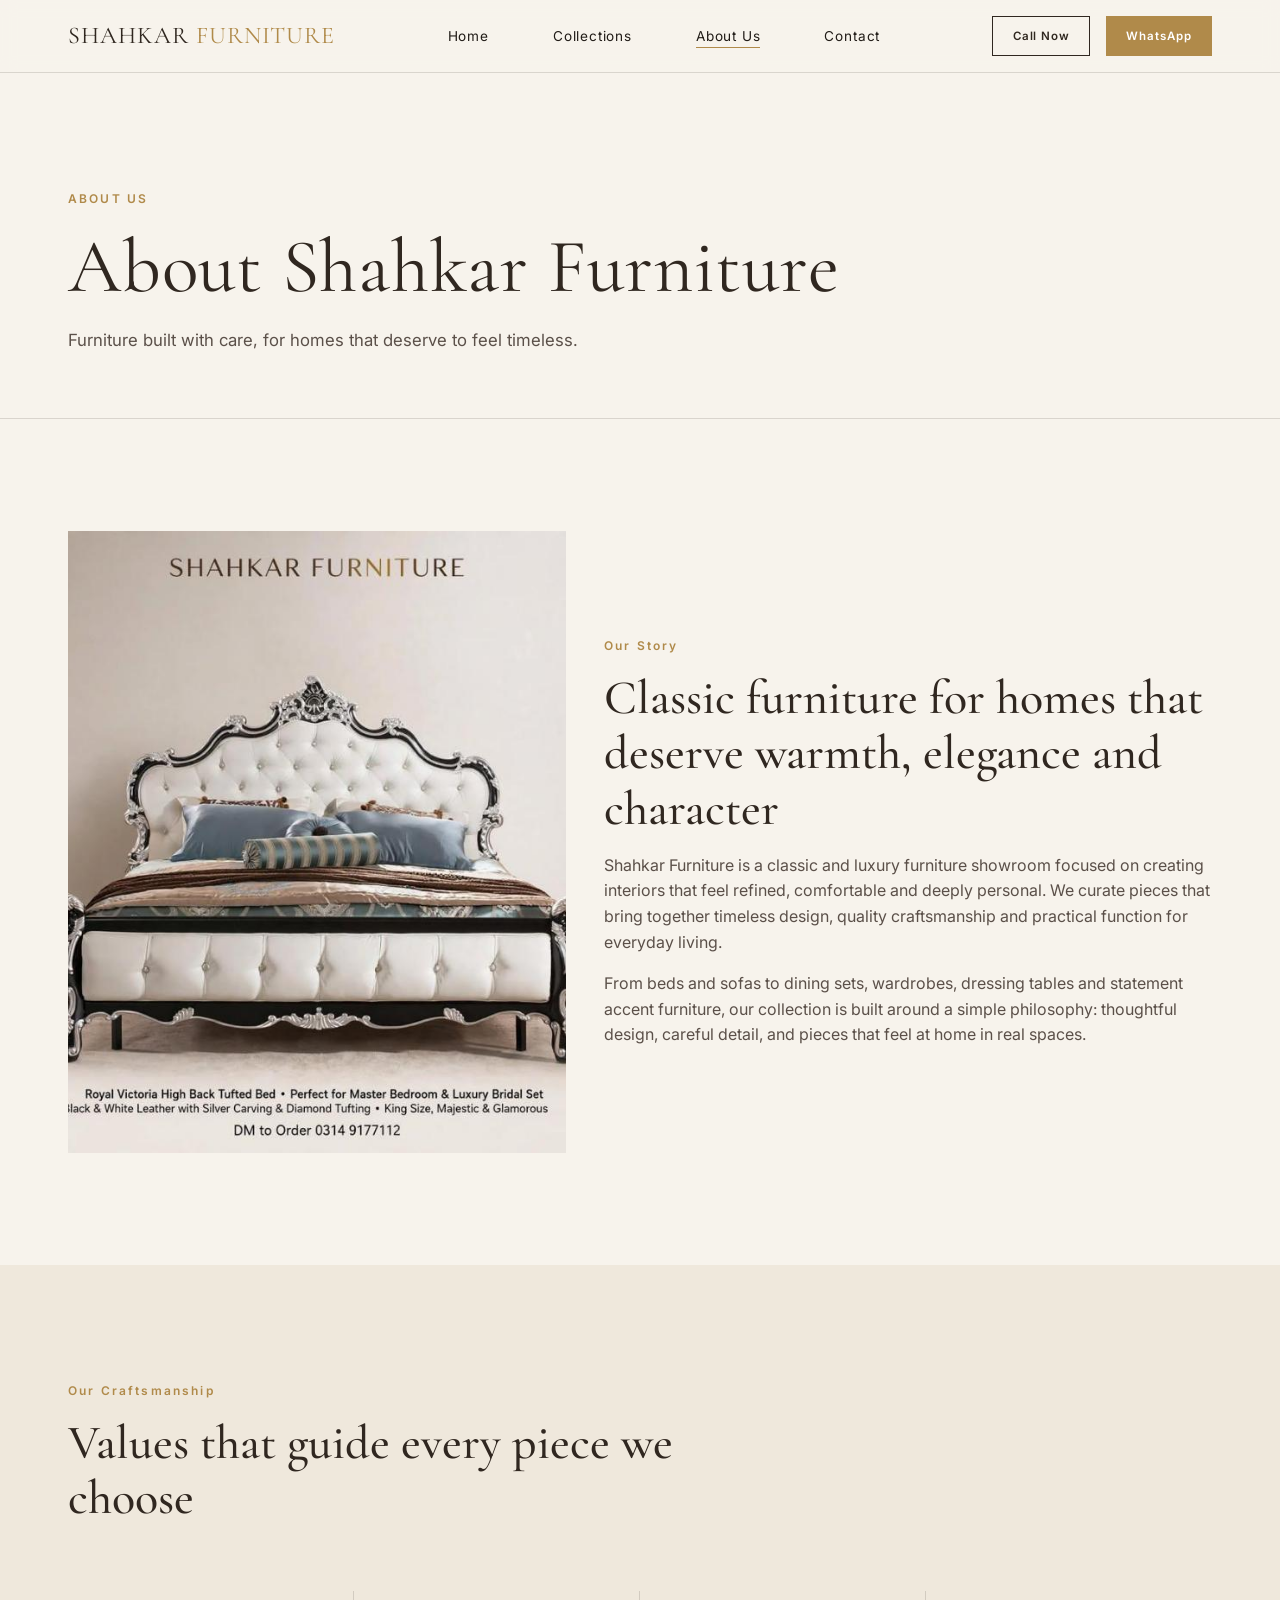
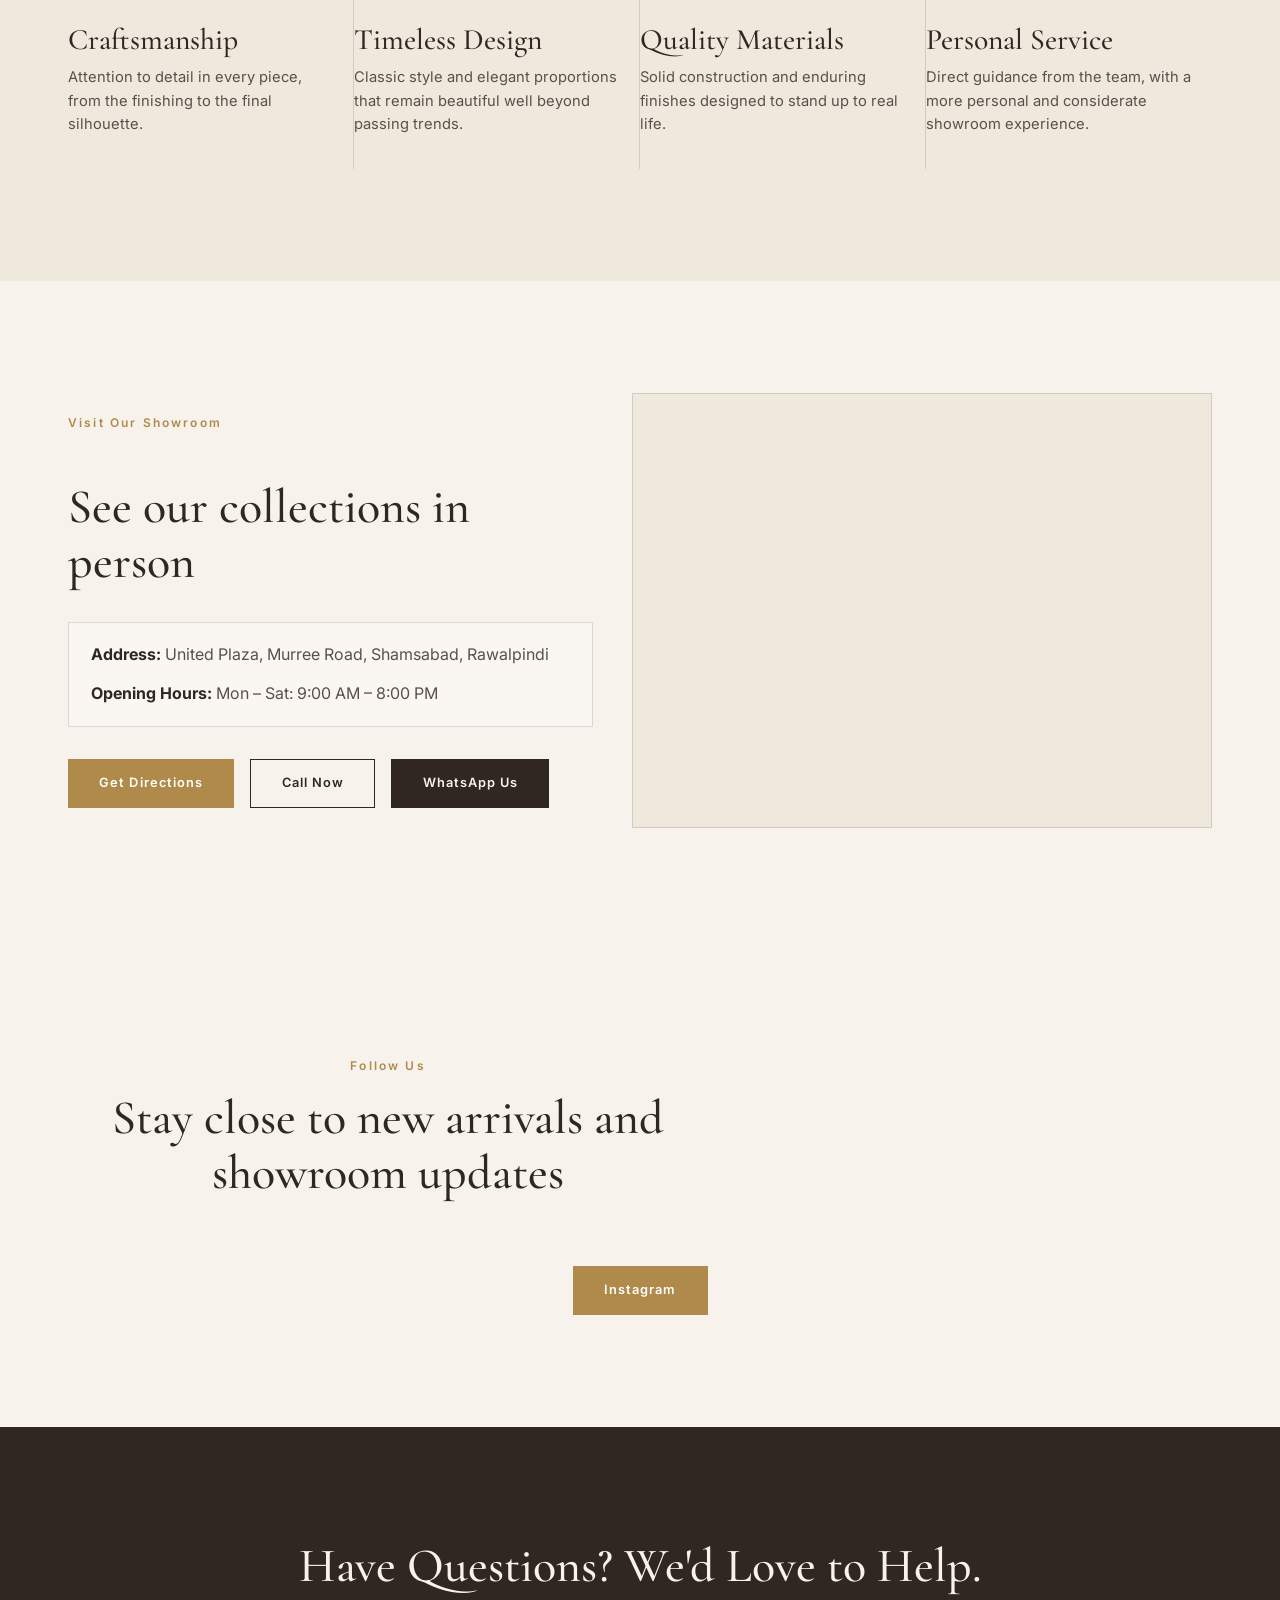
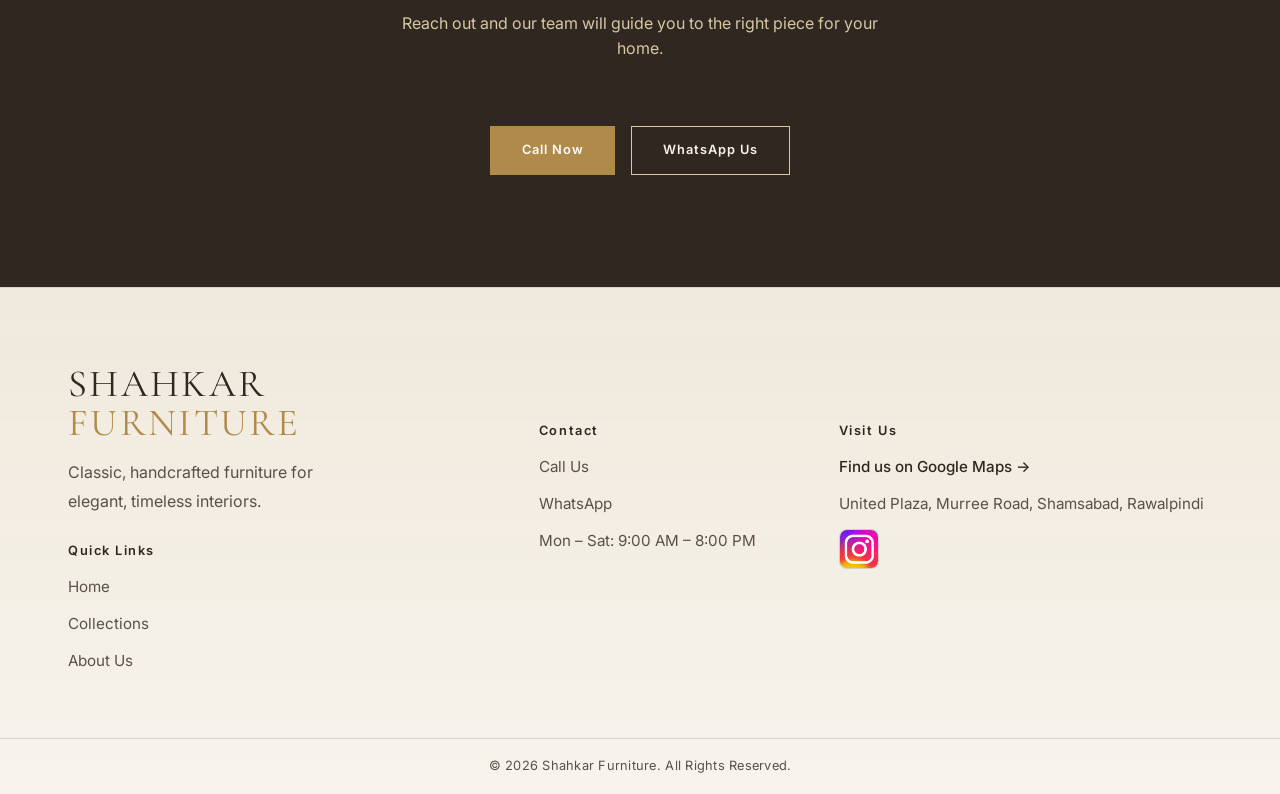
==== commit ade8f31b: "temporary" ====
--- a/about.html
+++ b/about.html
@@ -3,8 +3,8 @@
 <head>
   <meta charset="UTF-8">
   <meta name="viewport" content="width=device-width, initial-scale=1.0">
-  <title>About Shahkar Furniture | Timeless Furniture</title>
-  <meta name="description" content="Learn about Shahkar Furniture's timeless designs, thoughtful selection and commitment to beautiful, comfortable interiors.">
+  <title>About Us | Shahkar Furniture</title>
+  <meta name="description" content="Learn about Shahkar Furniture, a timeless furniture showroom creating elegant, handcrafted pieces for refined homes.">
 
   <link rel="preconnect" href="https://fonts.googleapis.com">
   <link rel="preconnect" href="https://fonts.gstatic.com" crossorigin>
@@ -24,7 +24,7 @@
           <li><a href="index.html">Home</a></li>
           <li><a href="products.html">Collections</a></li>
           <li><a href="about.html" class="is-active">About Us</a></li>
-          <li><a href="#contact">Contact</a></li>
+          <li><a href="index.html#contact">Contact</a></li>
         </ul>
       </nav>
 
@@ -41,148 +41,141 @@
       <a href="index.html">Home</a>
       <a href="products.html">Collections</a>
       <a href="about.html">About Us</a>
-      <a href="#contact">Contact</a>
+      <a href="index.html#contact">Contact</a>
     </div>
   </header>
 
-  <!-- ============================ PAGE HERO ============================ -->
-  <section class="about-hero">
-    <div class="about-hero__content">
-      <span class="section-label">ABOUT SHAHKAR</span>
-      <h1>Luxury that feels personal, warm, and rooted in your everyday life</h1>
-      <p>Shahkar Furniture brings together handcrafted beauty and practical comfort to help shape homes that feel refined without losing their warmth. We curate pieces that speak softly, yet leave a lasting impression.</p>
-    </div>
-    <div class="about-hero__media">
-      <img src="images/logo/hero.png" alt="Elegant furniture from Shahkar Furniture">
-    </div>
-  </section>
-
-  <!-- ============================ OUR STORY ============================ -->
-  <section class="about-story">
-    <div class="container about-story__inner">
-      <div class="about-story__media">
-        <img src="images/logo/main_page.png" alt="Shahkar Furniture interior collection">
-      </div>
-      <div class="about-story__body">
-        <span class="section-label">Our Story</span>
-        <h2>We believe the best homes are built around pieces with meaning</h2>
-        <p>From the first conversation to the final placement in a room, Shahkar Furniture is driven by a simple idea: beautiful furniture should make daily living feel richer, calmer and more intentional.</p>
-        <p>Our showroom brings together classic silhouettes, rich craftsmanship and thoughtfully selected finishes that suit both grand homes and more intimate living spaces. We focus on details that matter — comfortable proportions, graceful lines, lasting materials, and a sense of elegance that stands the test of time.</p>
-      </div>
-    </div>
-  </section>
-
-  <!-- ========================= OUR PHILOSOPHY ========================== -->
-  <section class="section-alt">
-    <div class="container">
-      <div class="section-heading">
-        <span class="section-label">Our Philosophy</span>
-        <h2>Elegance should feel effortless, never forced</h2>
-      </div>
-
-      <div class="philosophy-grid">
-        <article class="philosophy-card">
-          <span class="philosophy-card__index">01</span>
-          <h3>Heritage-Inspired Craft</h3>
-          <p>We celebrate furniture that carries the spirit of classic design while still feeling fresh and relevant for contemporary life.</p>
-        </article>
-        <article class="philosophy-card">
-          <span class="philosophy-card__index">02</span>
-          <h3>Comfort First</h3>
-          <p>Every piece is chosen not only for beauty, but for how it feels when you live with it every day.</p>
-        </article>
-        <article class="philosophy-card">
-          <span class="philosophy-card__index">03</span>
-          <h3>Personal Guidance</h3>
-          <p>We help clients choose furniture that reflects their taste, their space and the lifestyle they want to live in.</p>
-        </article>
-      </div>
-    </div>
-  </section>
-
-  <!-- ============================ WHAT WE OFFER ======================== -->
-  <section>
-    <div class="container">
-      <div class="section-heading">
-        <span class="section-label">Curated Collections</span>
-        <h2>Solutions for every room with character and purpose</h2>
-      </div>
-
-      <div class="about-offer-grid">
-        <a href="products.html?category=bedroom" class="collection-card">
-          <img src="images/logo/bed.png" alt="Bedroom Furniture">
-          <div class="collection-card__body">
-            <h3>Bedroom Furniture</h3>
-            <p>Statement beds, elegant dressing tables, and timeless bedroom pieces for restful spaces.</p>
-            <span class="collection-card__link">Explore Bedroom</span>
-          </div>
-        </a>
-        <a href="products.html?category=living-room" class="collection-card">
-          <img src="images/logo/living.png" alt="Living Room Furniture">
-          <div class="collection-card__body">
-            <h3>Living Room Furniture</h3>
-            <p>Comfortable sofas, accent tables and refined furniture that brings rooms together beautifully.</p>
-            <span class="collection-card__link">Explore Living Room</span>
-          </div>
-        </a>
-        <a href="products.html?category=dining" class="collection-card">
-          <img src="images/logo/dining.png" alt="Dining Furniture">
-          <div class="collection-card__body">
-            <h3>Dining Furniture</h3>
-            <p>Thoughtfully designed dining pieces for memorable evenings and everyday gatherings.</p>
-            <span class="collection-card__link">Explore Dining</span>
-          </div>
-        </a>
-      </div>
-    </div>
-  </section>
-
-  <!-- ============================ WHY SHAHKAR ========================== -->
-  <section class="section-alt">
-    <div class="container">
-      <div class="section-heading">
-        <span class="section-label">Why Clients Choose Us</span>
-        <h2>We create rooms that feel considered, complete and deeply personal</h2>
-      </div>
-
-      <div class="why-list">
-        <div class="why-item">
-          <h3>Refined Taste</h3>
-          <p>Our collections are selected to balance elegance, warmth and individuality in every room.</p>
-        </div>
-        <div class="why-item">
-          <h3>Long-Lasting Quality</h3>
-          <p>We prefer furniture that feels substantial, beautifully finished and made to live with over time.</p>
-        </div>
-        <div class="why-item">
-          <h3>One-to-One Guidance</h3>
-          <p>We take time to understand your home and recommend pieces that match your space and lifestyle.</p>
-        </div>
-        <div class="why-item">
-          <h3>Meaningful Interiors</h3>
-          <p>We believe great furniture should elevate daily living and leave a lasting impression on the people inside the home.</p>
-        </div>
-      </div>
-    </div>
-  </section>
-
-  <!-- ============================ CONTACT CTA ========================== -->
-  <section class="cta-panel" id="contact">
-    <h2>Find the right piece for your home</h2>
-    <p>Explore our collections and get in touch with Shahkar Furniture for product details, availability and assistance.</p>
-    <div class="cta-panel__actions">
-      <a href="products.html" class="btn btn-primary">Explore Collection</a>
-      <a href="#" data-contact="call" class="btn btn-gold">Call for Details</a>
-      <a href="#" data-contact="whatsapp" class="btn btn-outline">WhatsApp Us</a>
-    </div>
-  </section>
-
-  <!-- ============================== FOOTER ============================= -->
+  <main>
+    <!-- ============================ PAGE HERO ============================ -->
+    <section class="page-hero about-page-hero">
+      <div class="container">
+        <span class="section-label">ABOUT US</span>
+        <h1>About Shahkar Furniture</h1>
+        <p>Furniture built with care, for homes that deserve to feel timeless.</p>
+      </div>
+    </section>
+
+    <!-- ============================ OUR STORY ============================ -->
+    <section class="about-story">
+      <div class="container about-story__inner">
+        <div class="about-story__media">
+          <img src="images/categories/bed/bed_1.jpeg" alt="Luxury bed from Shahkar Furniture showroom" />
+        </div>
+        <div class="about-story__body">
+          <span class="section-label">Our Story</span>
+          <h2>Classic furniture for homes that deserve warmth, elegance and character</h2>
+          <!-- Placeholder copy: replace this with the client's real story and background. -->
+          <p>Shahkar Furniture is a classic and luxury furniture showroom focused on creating interiors that feel refined, comfortable and deeply personal. We curate pieces that bring together timeless design, quality craftsmanship and practical function for everyday living.</p>
+          <p>From beds and sofas to dining sets, wardrobes, dressing tables and statement accent furniture, our collection is built around a simple philosophy: thoughtful design, careful detail, and pieces that feel at home in real spaces.</p>
+        </div>
+      </div>
+    </section>
+
+    <!-- ========================= OUR CRAFTSMANSHIP ======================== -->
+    <section class="section-alt">
+      <div class="container">
+        <div class="section-heading">
+          <span class="section-label">Our Craftsmanship</span>
+          <h2>Values that guide every piece we choose</h2>
+        </div>
+
+        <div class="why-list">
+          <div class="why-item">
+            <h3>Craftsmanship</h3>
+            <p>Attention to detail in every piece, from the finishing to the final silhouette.</p>
+          </div>
+          <div class="why-item">
+            <h3>Timeless Design</h3>
+            <p>Classic style and elegant proportions that remain beautiful well beyond passing trends.</p>
+          </div>
+          <div class="why-item">
+            <h3>Quality Materials</h3>
+            <p>Solid construction and enduring finishes designed to stand up to real life.</p>
+          </div>
+          <div class="why-item">
+            <h3>Personal Service</h3>
+            <p>Direct guidance from the team, with a more personal and considerate showroom experience.</p>
+          </div>
+        </div>
+      </div>
+    </section>
+
+    <!-- ============================ SHOWROOM ============================ -->
+    <section class="about-showroom">
+      <div class="container about-showroom__inner">
+        <div class="about-showroom__details">
+          <span class="section-label">Visit Our Showroom</span>
+          <h2>See our collections in person</h2>
+
+          <ul class="about-showroom__list">
+            <li><strong>Address:</strong> United Plaza, Murree Road, Shamsabad, Rawalpindi</li>
+            <li><strong>Opening Hours:</strong> Mon – Sat: 9:00 AM – 8:00 PM</li>
+          </ul>
+
+          <div class="about-showroom__actions">
+            <a href="https://www.google.com/maps/place/United+Plaza/@33.6375949,73.0699464,516m/data=!3m2!1e3!4b1!4m6!3m5!1s0x38df94d885b612c5:0x527fc7f7a843a9ea!8m2!3d33.6375949!4d73.0725267!16s%2Fg%2F12mkw70t5?entry=ttu&g_ep=EgoyMDI2MDkwOC4wIKXMDSoASAFQAw%3D%3D" class="btn btn-gold" target="_blank" rel="noopener">Get Directions</a>
+            <a href="#" data-contact="call" class="btn btn-outline">Call Now</a>
+            <a href="#" data-contact="whatsapp" class="btn btn-primary">WhatsApp Us</a>
+          </div>
+        </div>
+
+        <div class="about-showroom__map">
+          <div class="about-showroom__map-wrap">
+            <!-- TODO: replace with real Google Maps embed URL for the showroom -->
+            <iframe
+              title="Shahkar Furniture showroom location"
+              src="https://www.google.com/maps?q=United%20Plaza%20Murree%20Road%20Shamsabad%20Rawalpindi&output=embed"
+              loading="lazy"
+              referrerpolicy="no-referrer-when-downgrade"
+              allowfullscreen>
+            </iframe>
+          </div>
+        </div>
+      </div>
+    </section>
+
+    <!-- ============================ SOCIAL ============================ -->
+    <section class="about-social">
+      <div class="container about-social__inner">
+        <div class="section-heading">
+          <span class="section-label">Follow Us</span>
+          <h2>Stay close to new arrivals and showroom updates</h2>
+        </div>
+
+        <div class="about-social__actions">
+          <a href="https://www.instagram.com/shahkar.furnitures/" class="btn btn-gold" target="_blank" rel="noopener noreferrer">Instagram</a>
+        </div>
+      </div>
+    </section>
+
+    <!-- ============================ CONTACT CTA ============================ -->
+    <section class="cta-panel" id="contact">
+      <h2>Have Questions? We'd Love to Help.</h2>
+      <p>Reach out and our team will guide you to the right piece for your home.</p>
+      <div class="cta-panel__actions">
+        <a href="#" data-contact="call" class="btn btn-gold">Call Now</a>
+        <a href="#" data-contact="whatsapp" class="btn btn-outline">WhatsApp Us</a>
+      </div>
+    </section>
+  </main>
+
+  <!-- ============================== FOOTER =============================== -->
   <footer class="footer">
     <div class="container footer__grid">
-      <div class="footer__brand">
-        <div class="navbar__logo">SHAHKAR <span>FURNITURE</span></div>
-        <p>Classic, handcrafted furniture for elegant, timeless interiors.</p>
+      <div class="footer__intro">
+        <div class="footer__brand">
+          <div class="navbar__logo">SHAHKAR <span>FURNITURE</span></div>
+          <p>Classic, handcrafted furniture for elegant, timeless interiors.</p>
+        </div>
+
+        <div class="footer__links">
+          <h4>Quick Links</h4>
+          <ul>
+            <li><a href="index.html">Home</a></li>
+            <li><a href="products.html">Collections</a></li>
+            <li><a href="about.html">About Us</a></li>
+          </ul>
+        </div>
       </div>
 
       <div class="footer__contact">
@@ -190,15 +183,15 @@
         <ul>
           <li><a href="#" data-contact="call">Call Us</a></li>
           <li><a href="#" data-contact="whatsapp">WhatsApp</a></li>
-          <li>Mon – Sat: 11:00 AM – 9:00 PM</li>
+          <li>Mon – Sat: 9:00 AM – 8:00 PM</li>
         </ul>
       </div>
 
       <div class="footer__map">
         <h4>Visit Us</h4>
         <ul>
-          <li><a href="https://maps.google.com" target="_blank" rel="noopener">Find us on Google Maps →</a></li>
-          <li>Showroom Address, City, Pakistan</li>
+          <li><a href="https://www.google.com/maps/place/United+Plaza/@33.6375949,73.0699464,516m/data=!3m2!1e3!4b1!4m6!3m5!1s0x38df94d885b612c5:0x527fc7f7a843a9ea!8m2!3d33.6375949!4d73.0725267!16s%2Fg%2F12mkw70t5?entry=ttu&g_ep=EgoyMDI2MDkwOC4wIKXMDSoASAFQAw%3D%3D" target="_blank" rel="noopener">Find us on Google Maps →</a></li>
+          <li>United Plaza, Murree Road, Shamsabad, Rawalpindi</li>
           <li>
             <a href="https://www.instagram.com/shahkar.furnitures/" target="_blank" rel="noopener noreferrer" aria-label="Instagram" class="footer__social-link">
               <img src="images/logo/insta.jpeg" alt="Instagram" />
--- a/css/style.css
+++ b/css/style.css
@@ -707,6 +707,39 @@
   border-color: var(--color-champagne);
 }
 
+.custom-order {
+  border-top: var(--border-hairline);
+  border-bottom: var(--border-hairline);
+}
+
+.custom-order__wrap {
+  display: flex;
+  justify-content: center;
+}
+
+.custom-order__content {
+  max-width: 760px;
+  text-align: center;
+}
+
+.custom-order__content h2 {
+  margin-bottom: var(--space-sm);
+}
+
+.custom-order__content p {
+  color: var(--color-text-soft);
+  font-size: 1.05rem;
+  line-height: 1.8;
+}
+
+.custom-order__actions {
+  display: flex;
+  justify-content: center;
+  gap: var(--space-sm);
+  flex-wrap: wrap;
+  margin-top: var(--space-md);
+}
+
 /* 13. Footer ------------------------------------------------------------------ */
 .footer {
   background: linear-gradient(180deg, rgba(239, 232, 220, 0.96) 0%, rgba(247, 243, 236, 0.98) 100%);
@@ -716,8 +749,9 @@
 
 .footer__grid {
   display: grid;
-  grid-template-columns: 1.8fr 1.3fr 1.2fr;
-  gap: clamp(2rem, 3vw, 4rem);
+  grid-template-columns: minmax(260px, 1.35fr) minmax(180px, 0.8fr) minmax(260px, 1.2fr);
+  column-gap: clamp(2.25rem, 4vw, 5rem);
+  row-gap: 2rem;
   padding-bottom: clamp(2.5rem, 5vw, 4rem);
   align-items: start;
 }
@@ -740,6 +774,26 @@
   font-size: 1rem;
   line-height: 1.8;
   max-width: 28ch;
+}
+
+.footer__links,
+.footer__contact,
+.footer__map {
+  min-width: 0;
+}
+
+.footer__intro {
+  display: flex;
+  flex-direction: column;
+  gap: 1.8rem;
+}
+
+.footer__contact,
+.footer__map {
+  display: flex;
+  flex-direction: column;
+  justify-content: flex-start;
+  padding-top: 3.7rem;
 }
 
 .footer h4 {
@@ -833,6 +887,7 @@
   font-size: 0.8rem;
   color: var(--color-text-soft);
   background: rgba(255, 255, 255, 0.06);
+  letter-spacing: 0.02em;
 }
 
 @media (min-width: 601px) {
@@ -1184,6 +1239,206 @@
   }
 
   .page-hero { padding-top: var(--space-lg); padding-bottom: var(--space-md); }
+}
+
+/* 18. About page — showroom & map section ---------------------------------- */
+.about-page-hero {
+  border-bottom: var(--border-hairline);
+}
+
+.about-story {
+  padding-top: var(--space-xl);
+}
+
+.about-story__inner {
+  display: grid;
+  grid-template-columns: 0.9fr 1.1fr;
+  gap: clamp(1.5rem, 3vw, 3rem);
+  align-items: center;
+}
+
+.about-story__media .img-placeholder {
+  height: 570px;
+  border: var(--border-hairline);
+}
+
+.about-story__body {
+  display: flex;
+  flex-direction: column;
+  justify-content: center;
+}
+
+.about-story__body p + p {
+  margin-top: var(--space-sm);
+}
+
+.about-showroom {
+  padding-top: var(--space-xl);
+}
+
+.about-showroom__inner {
+  display: grid;
+  grid-template-columns: 0.95fr 1.05fr;
+  gap: clamp(1.5rem, 3vw, 3rem);
+  align-items: center;
+}
+
+.about-showroom__details {
+  display: flex;
+  flex-direction: column;
+  gap: var(--space-md);
+}
+
+.about-showroom__list {
+  display: flex;
+  flex-direction: column;
+  gap: 0.8rem;
+  padding: 1.2rem 1.4rem;
+  border: var(--border-hairline);
+  background: rgba(255, 255, 255, 0.32);
+  color: var(--color-text-soft);
+}
+
+.about-showroom__list strong {
+  color: var(--color-deep-brown);
+}
+
+.about-showroom__actions {
+  display: flex;
+  flex-wrap: wrap;
+  gap: var(--space-sm);
+}
+
+.about-showroom__map-wrap {
+  width: 100%;
+  aspect-ratio: 16 / 12;
+  border: var(--border-hairline);
+  overflow: hidden;
+  background: var(--color-bg-alt);
+}
+
+.about-showroom__map-wrap iframe {
+  width: 100%;
+  height: 100%;
+  border: 0;
+  display: block;
+}
+
+.about-social {
+  padding-top: var(--space-xl);
+}
+
+.about-social__inner {
+  text-align: center;
+}
+
+.about-social__actions {
+  display: flex;
+  justify-content: center;
+  flex-wrap: wrap;
+  gap: var(--space-sm);
+}
+
+.footer__links {
+  display: flex;
+  flex-direction: column;
+}
+
+.footer__links ul {
+  display: flex;
+  flex-direction: column;
+  gap: 0.8rem;
+}
+
+.footer__links h4,
+.footer__contact h4,
+.footer__map h4 {
+  font-family: var(--font-body);
+  font-size: 0.8rem;
+  letter-spacing: 0.12em;
+  text-transform: none;
+  color: var(--color-deep-brown);
+  margin-bottom: 1rem;
+  font-weight: 600;
+}
+
+.footer__links a,
+.footer__contact a,
+.footer__map a {
+  transition: color 0.25s ease;
+}
+
+.footer__links a:hover,
+.footer__links a:focus-visible,
+.footer__contact a:hover,
+.footer__contact a:focus-visible,
+.footer__map a:hover,
+.footer__map a:focus-visible {
+  color: var(--color-gold);
+}
+
+@media (max-width: 1024px) {
+  .about-story__inner,
+  .about-showroom__inner {
+    grid-template-columns: 1fr;
+  }
+
+  .about-showroom__map-wrap {
+    max-width: 100%;
+  }
+}
+
+@media (max-width: 767px) {
+  .about-story__media .img-placeholder {
+    height: 360px;
+  }
+
+  .about-showroom__actions {
+    flex-direction: column;
+    align-items: stretch;
+  }
+
+  .about-showroom__actions .btn {
+    width: 100%;
+    justify-content: center;
+  }
+
+  .about-social__actions {
+    flex-direction: column;
+  }
+
+  .about-social__actions .btn {
+    width: 100%;
+    justify-content: center;
+  }
+}
+
+@media (max-width: 600px) {
+  .about-page-hero .container {
+    padding-top: 0.5rem;
+  }
+
+  .about-showroom__list {
+    padding: 1rem;
+  }
+
+  .footer__grid {
+    grid-template-columns: 1fr;
+    justify-items: start;
+    column-gap: 0;
+    row-gap: 1.5rem;
+  }
+
+  .footer__intro,
+  .footer__contact,
+  .footer__map {
+    width: 100%;
+  }
+
+  .footer__contact,
+  .footer__map {
+    padding-top: 0;
+  }
 
   /* ---- Contact CTA panel ---- */
   .cta-panel { padding: var(--space-lg) 1.1rem; }
@@ -1191,7 +1446,6 @@
   .cta-panel__actions .btn { min-height: 48px; }
 
   /* ---- Footer ---- */
-  .footer__grid { grid-template-columns: 1fr; gap: var(--space-lg); }
   .footer__social a { width: 44px; height: 44px; }
 
   /* ---- Mobile contact bar: bigger targets, safe-area aware ---- */
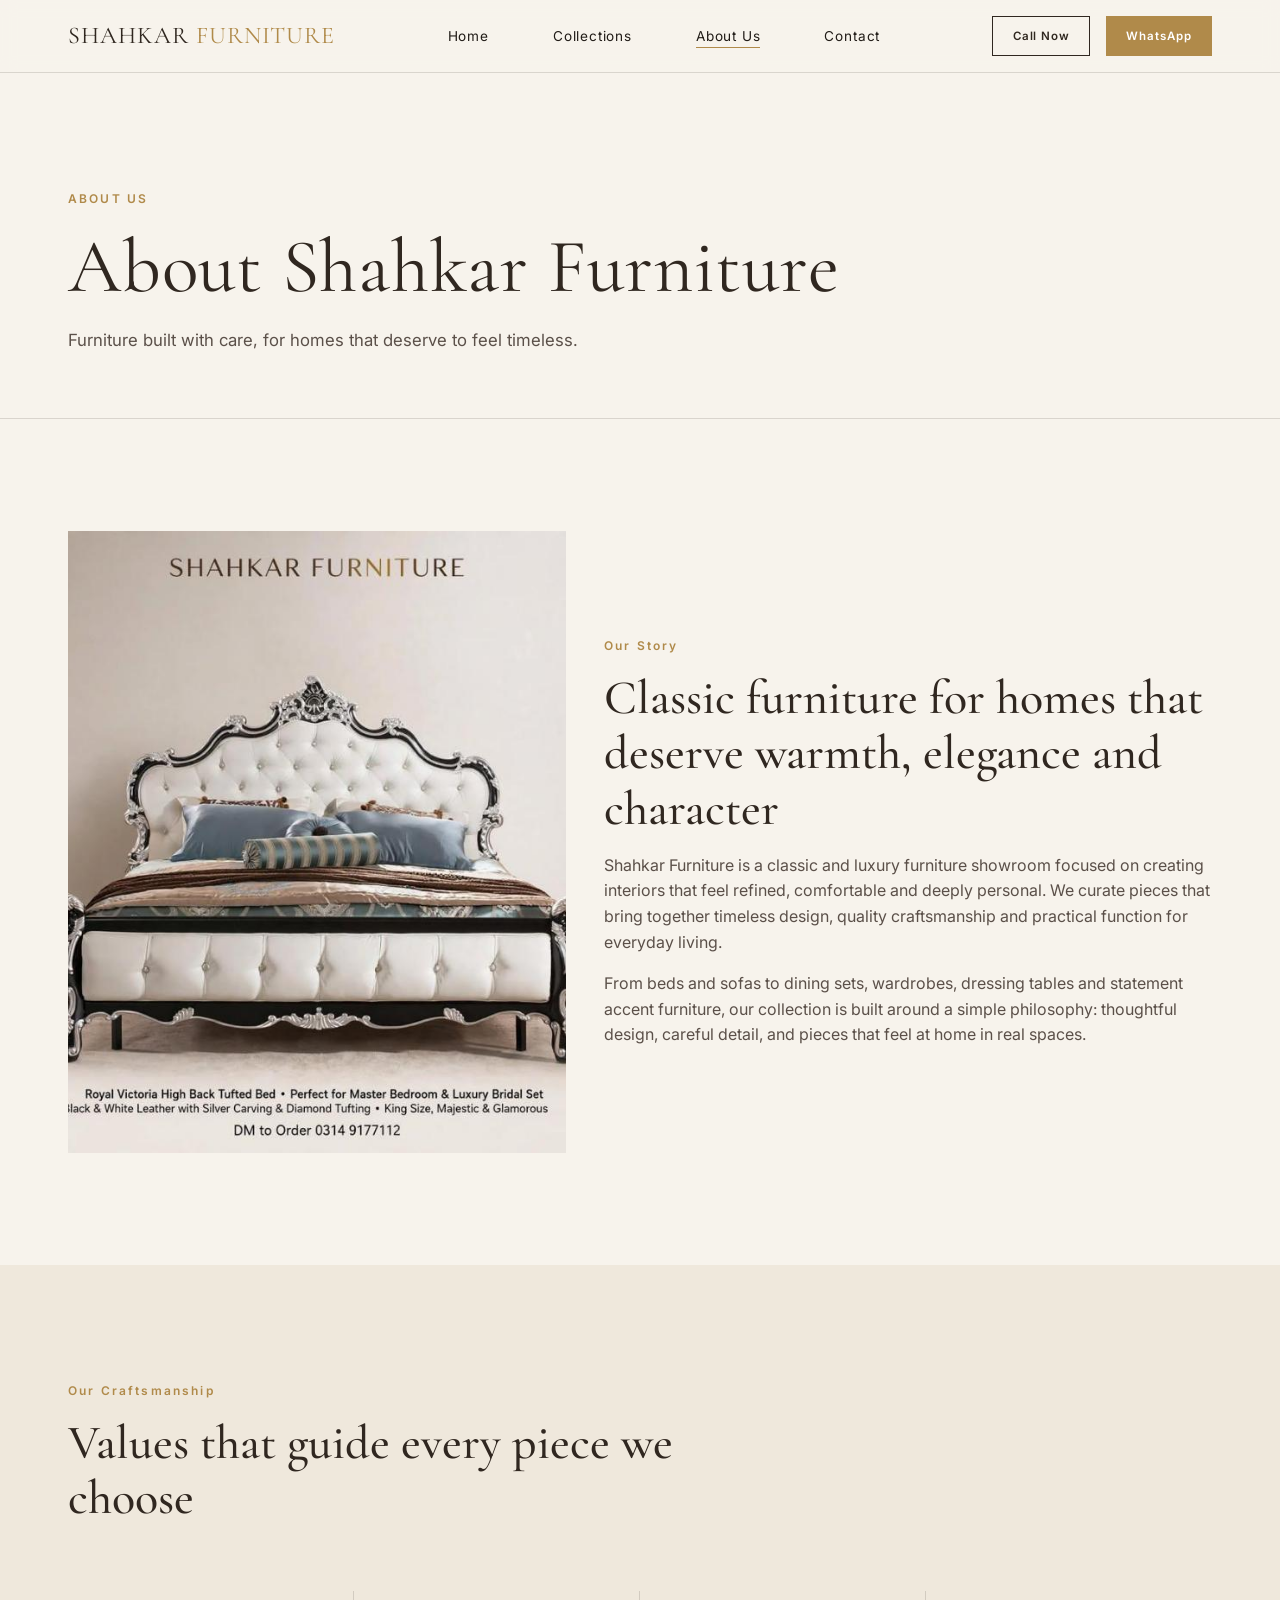
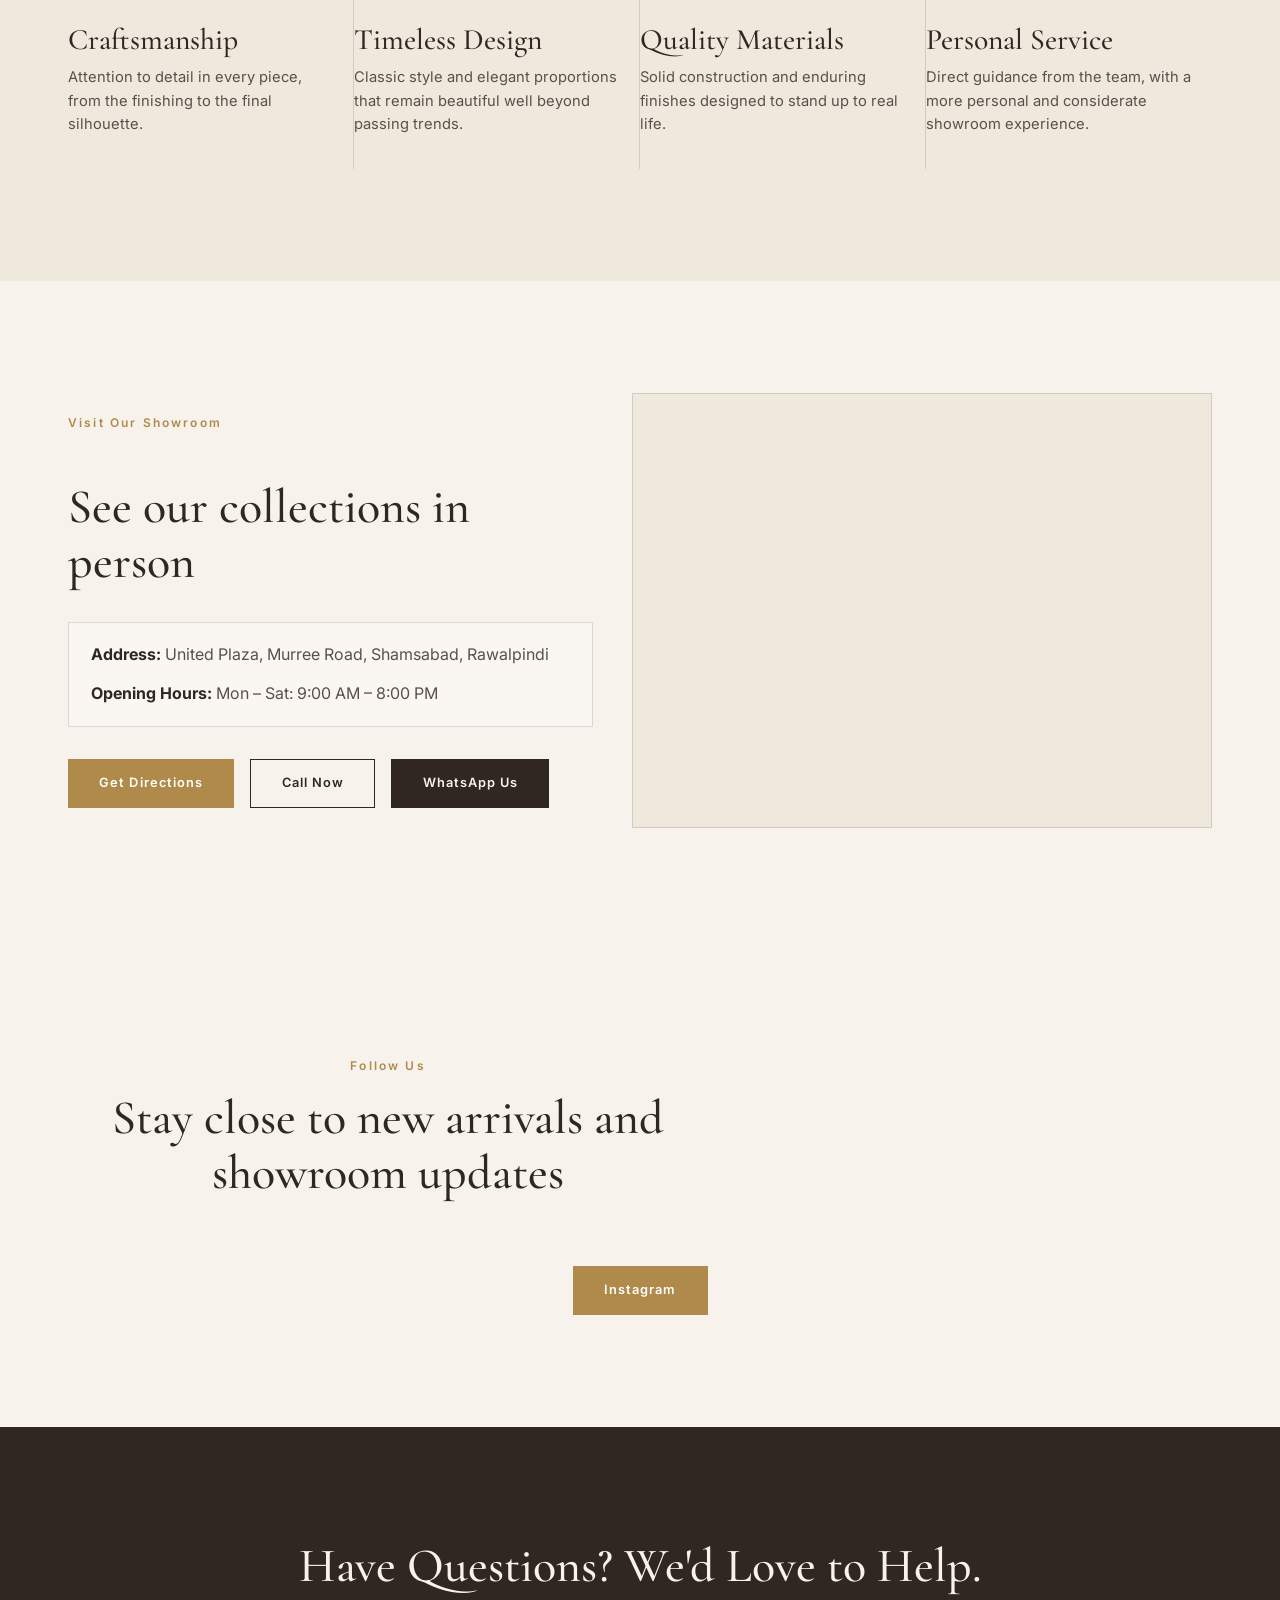
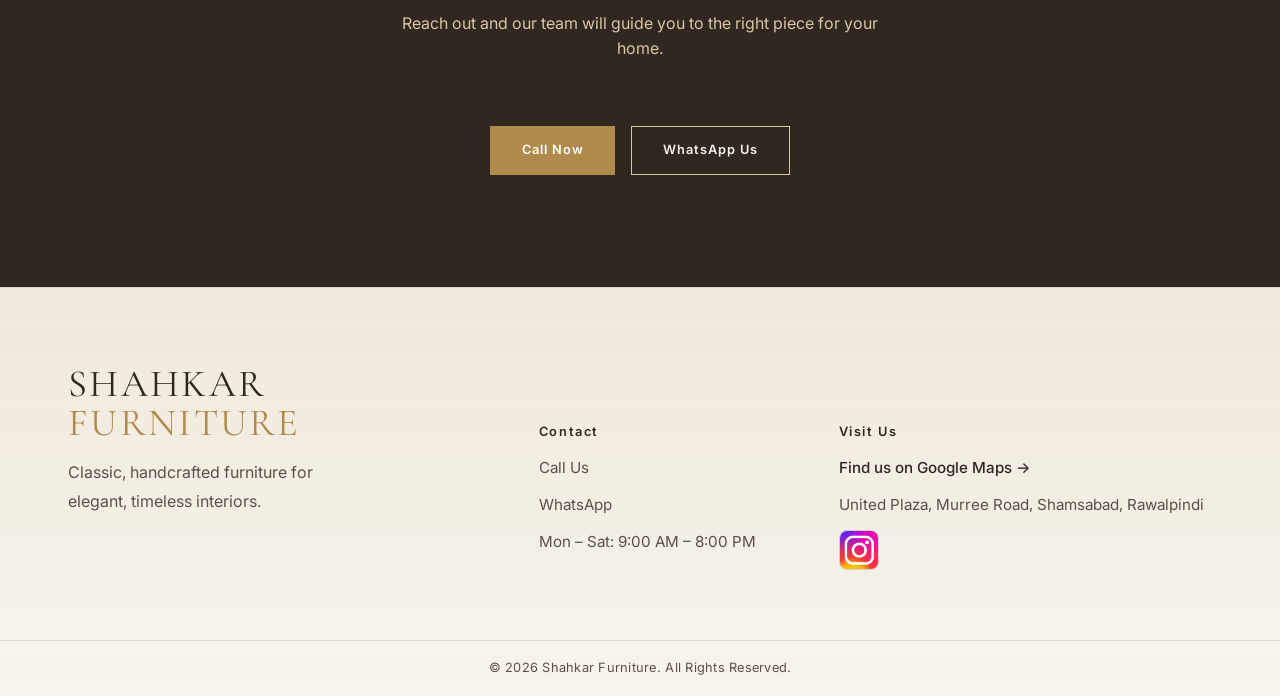
==== commit 52d7a443: "almost done" ====
--- a/about.html
+++ b/about.html
@@ -166,15 +166,6 @@
         <div class="footer__brand">
           <div class="navbar__logo">SHAHKAR <span>FURNITURE</span></div>
           <p>Classic, handcrafted furniture for elegant, timeless interiors.</p>
-        </div>
-
-        <div class="footer__links">
-          <h4>Quick Links</h4>
-          <ul>
-            <li><a href="index.html">Home</a></li>
-            <li><a href="products.html">Collections</a></li>
-            <li><a href="about.html">About Us</a></li>
-          </ul>
         </div>
       </div>
 
--- a/css/style.css
+++ b/css/style.css
@@ -796,6 +796,13 @@
   padding-top: 3.7rem;
 }
 
+@media (min-width: 768px) {
+  .footer__contact,
+  .footer__map {
+    transform: translateY(1px);
+  }
+}
+
 .footer h4 {
   font-family: var(--font-body);
   font-size: 0.8rem;
@@ -1424,20 +1431,57 @@
 
   .footer__grid {
     grid-template-columns: 1fr;
-    justify-items: start;
+    justify-items: center;
+    align-items: center;
     column-gap: 0;
     row-gap: 1.5rem;
+    text-align: center;
   }
 
   .footer__intro,
   .footer__contact,
   .footer__map {
     width: 100%;
+    display: flex;
+    align-items: center;
+    text-align: center;
+  }
+
+  .footer__brand,
+  .footer__contact,
+  .footer__map {
+    width: 100%;
+    align-items: center;
+  }
+
+  .footer__brand .navbar__logo,
+  .footer__brand p,
+  .footer__contact ul,
+  .footer__map ul {
+    width: 100%;
+  }
+
+  .footer__brand .navbar__logo {
+    display: block;
+    text-align: center;
+  }
+
+  .footer__brand p {
+    max-width: 100%;
+  }
+
+  .footer__contact ul,
+  .footer__map ul {
+    align-items: center;
   }
 
   .footer__contact,
   .footer__map {
     padding-top: 0;
+  }
+
+  .footer__social {
+    justify-content: center;
   }
 
   /* ---- Contact CTA panel ---- */
